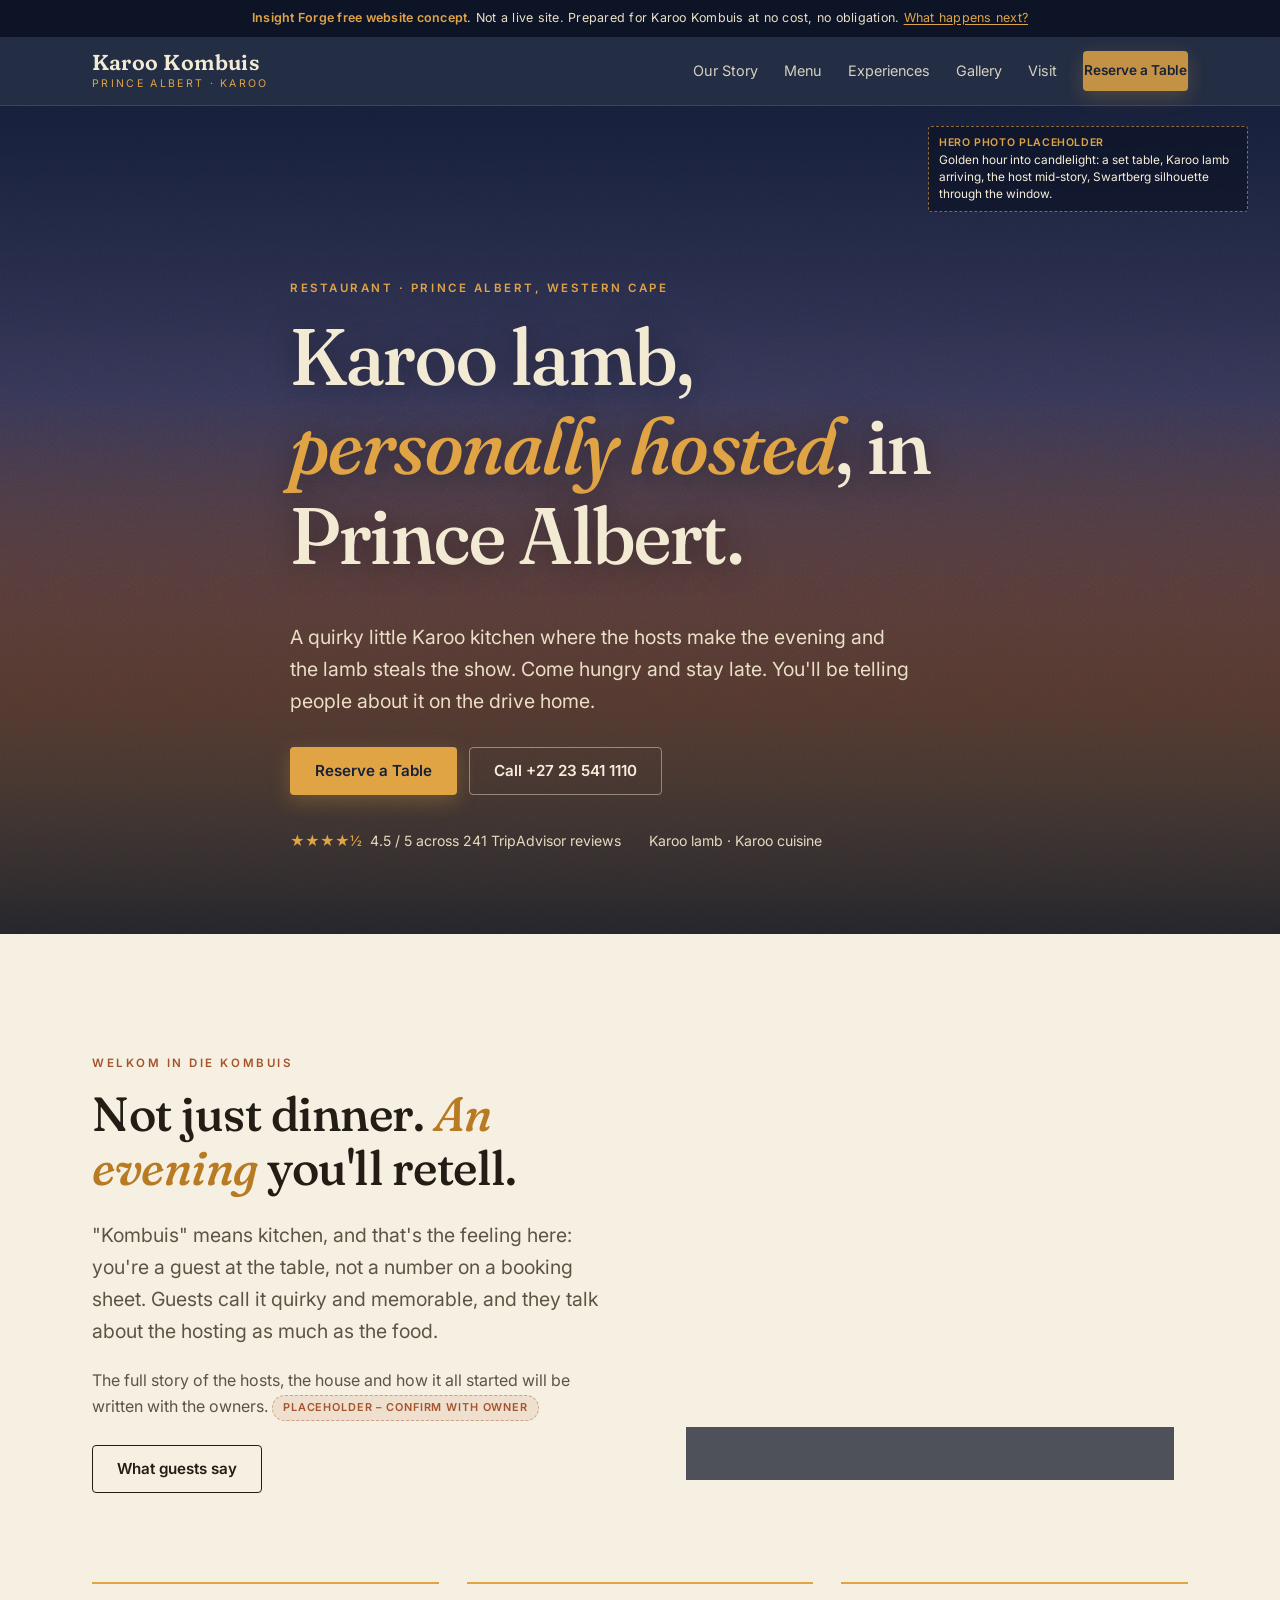
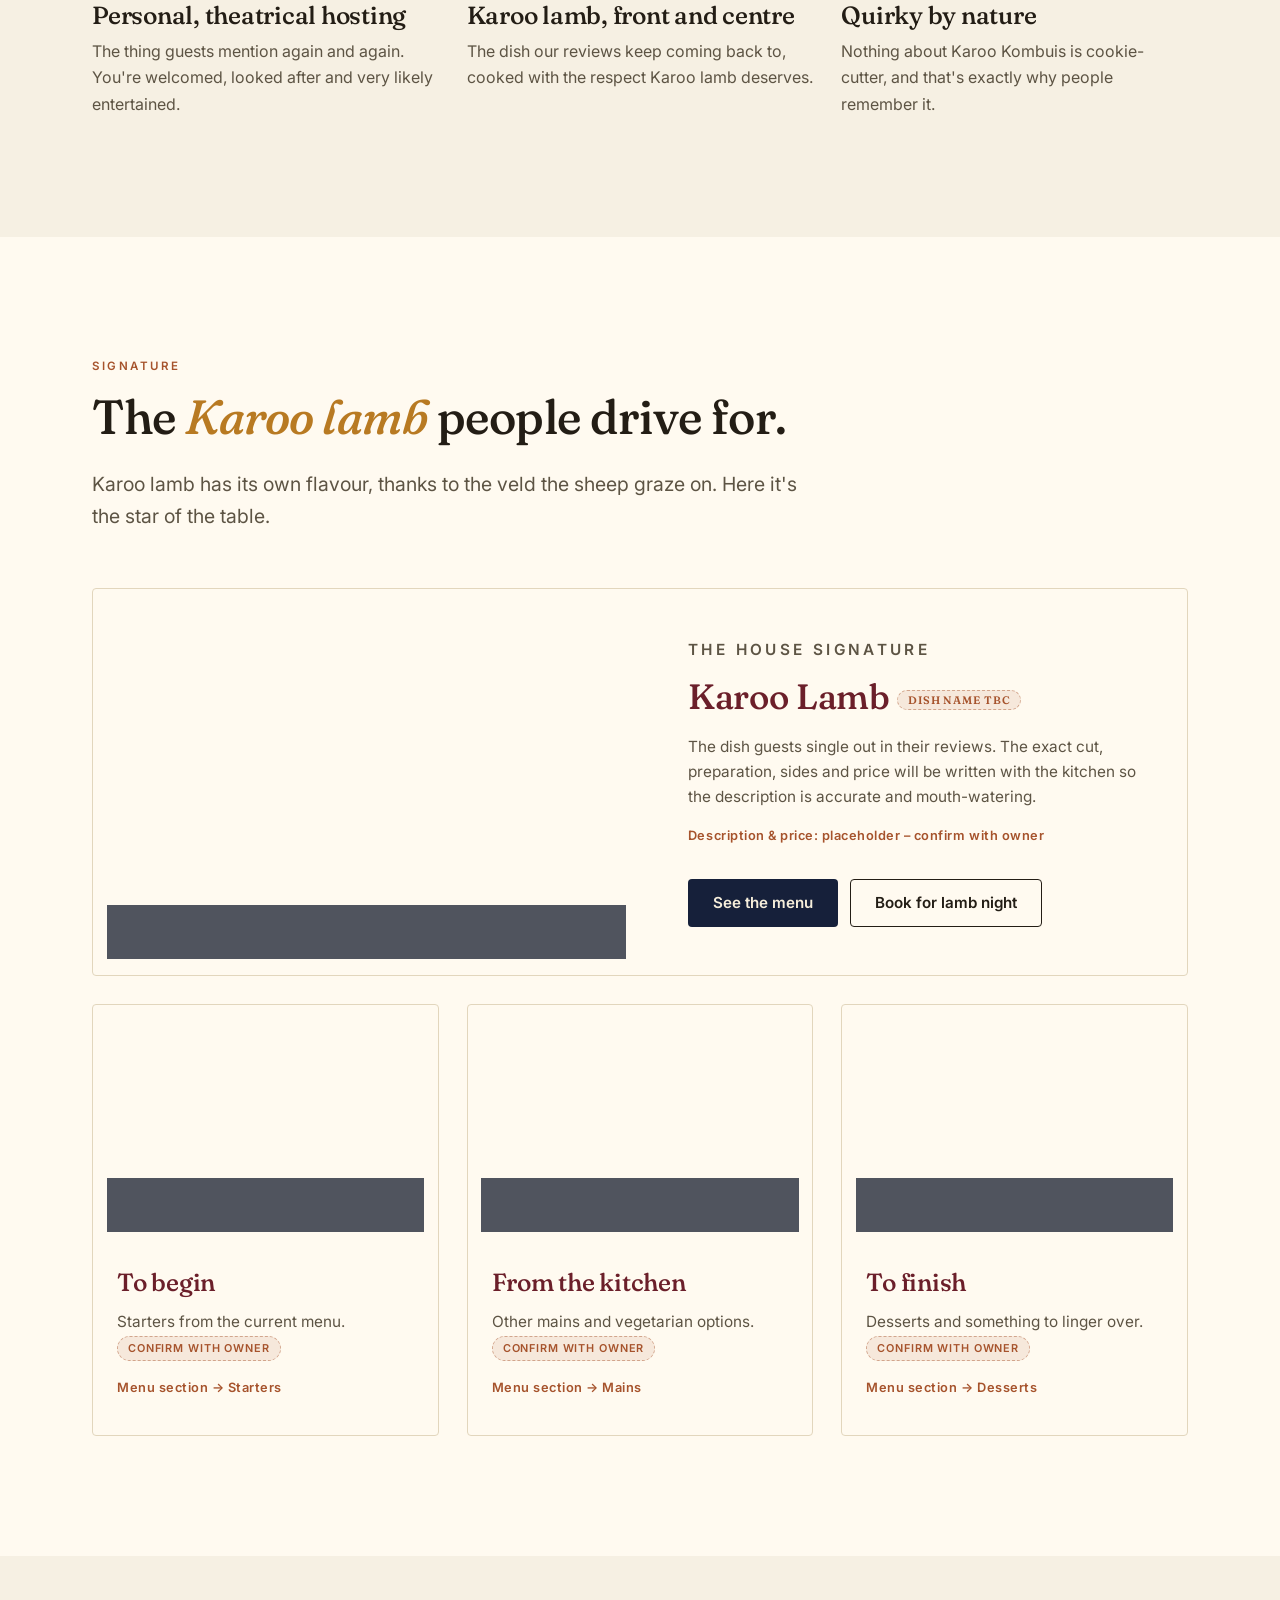
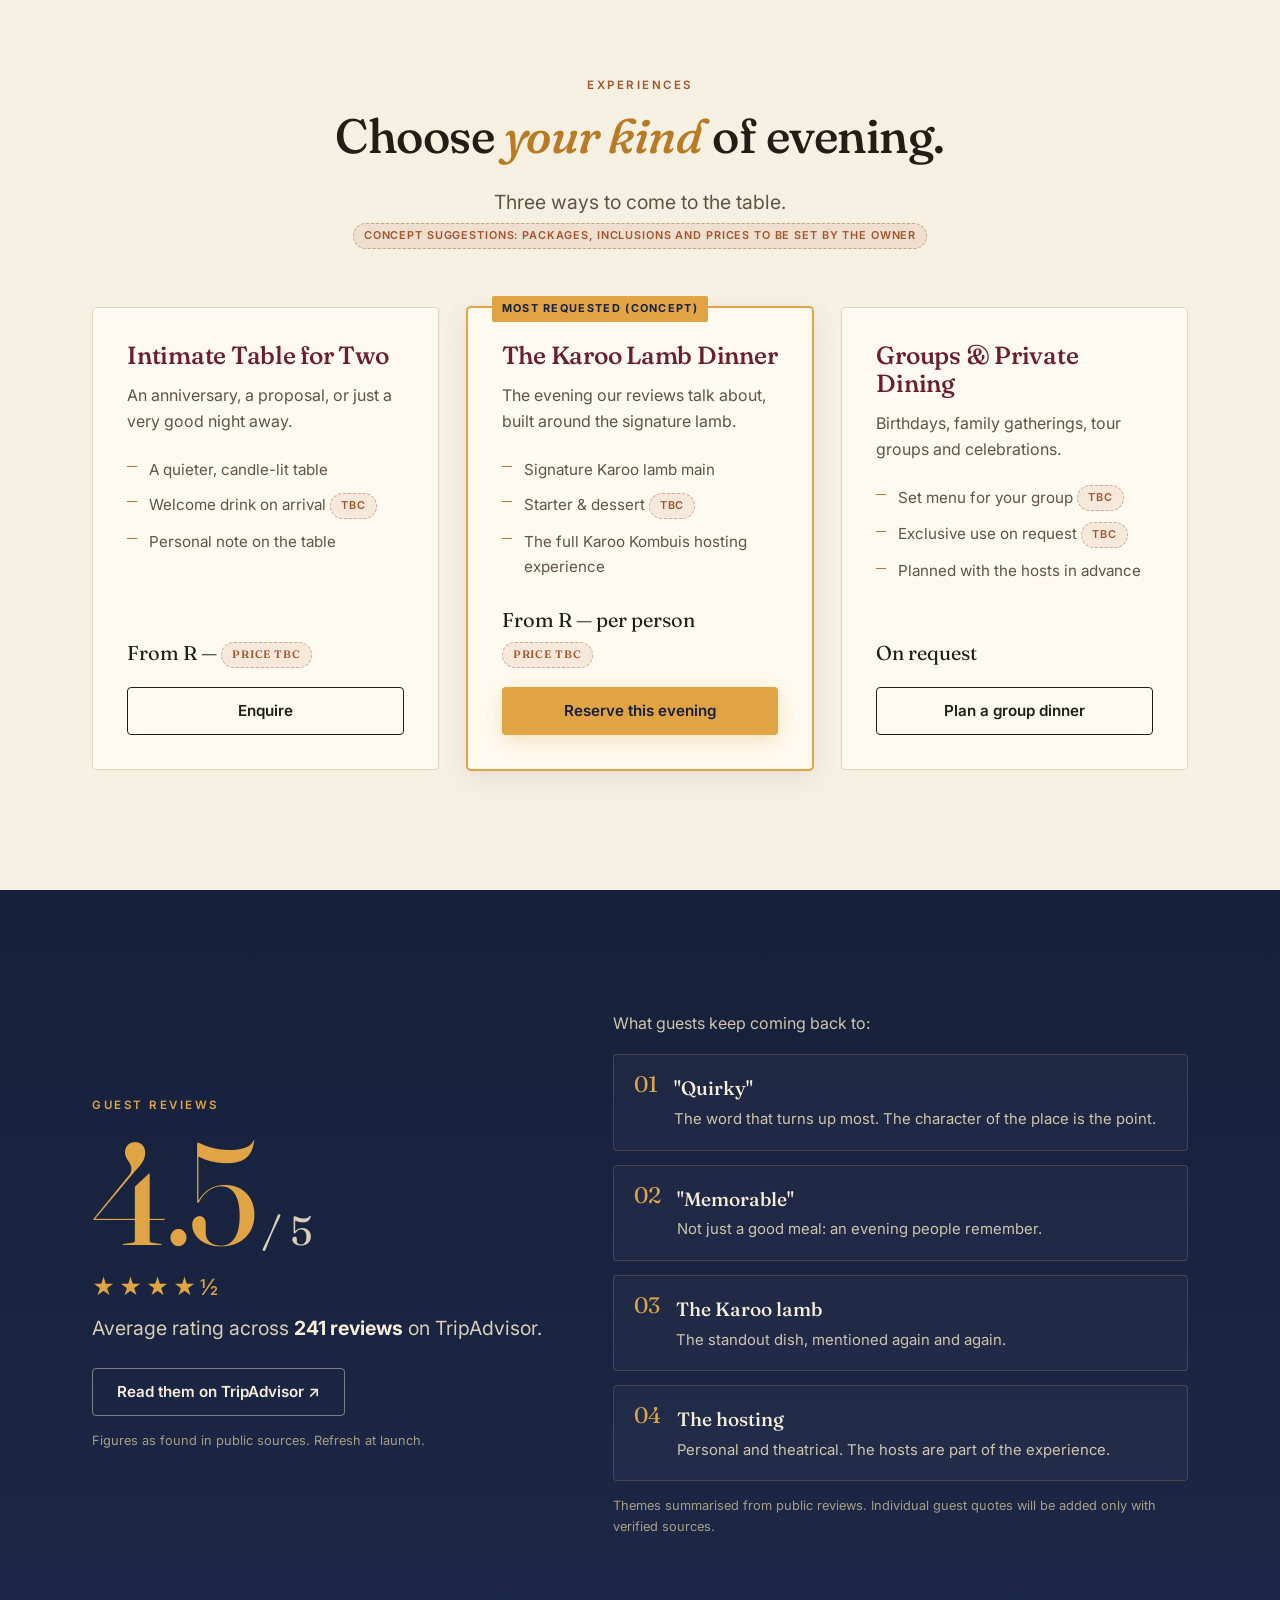
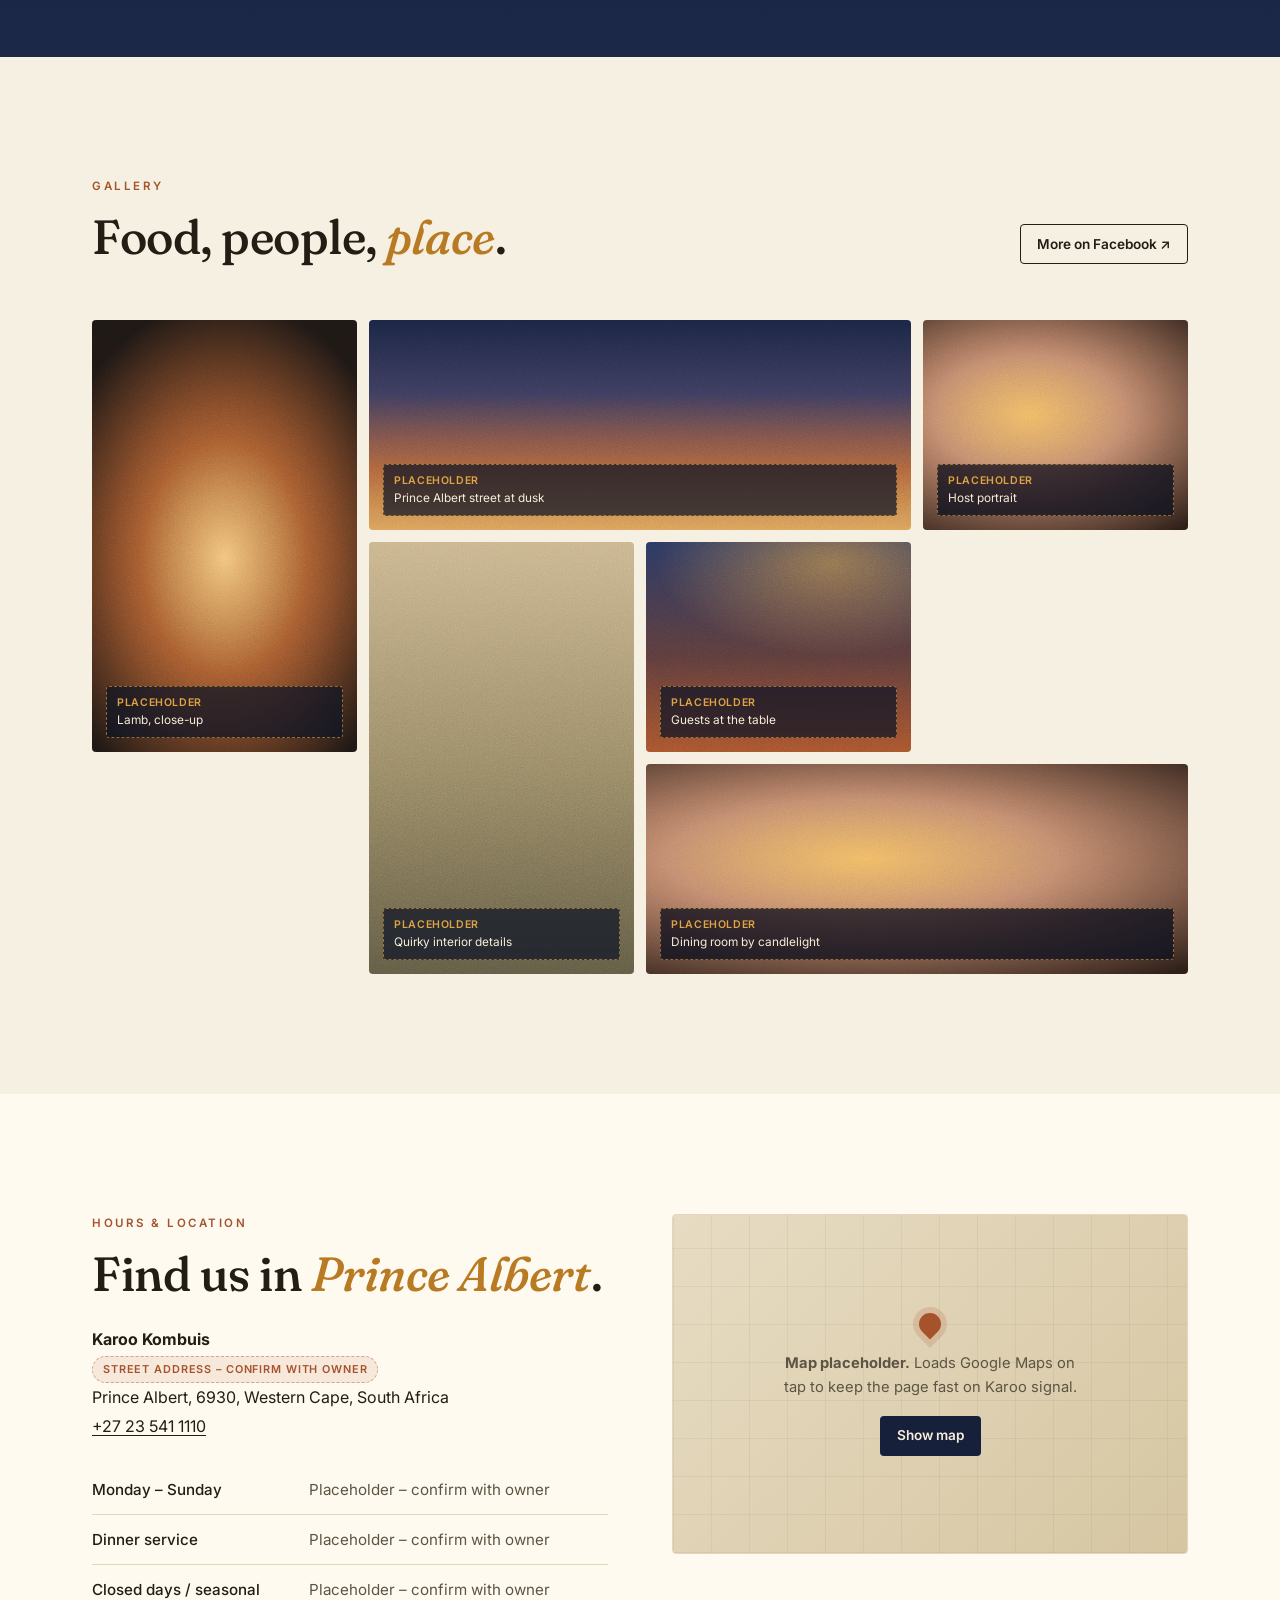
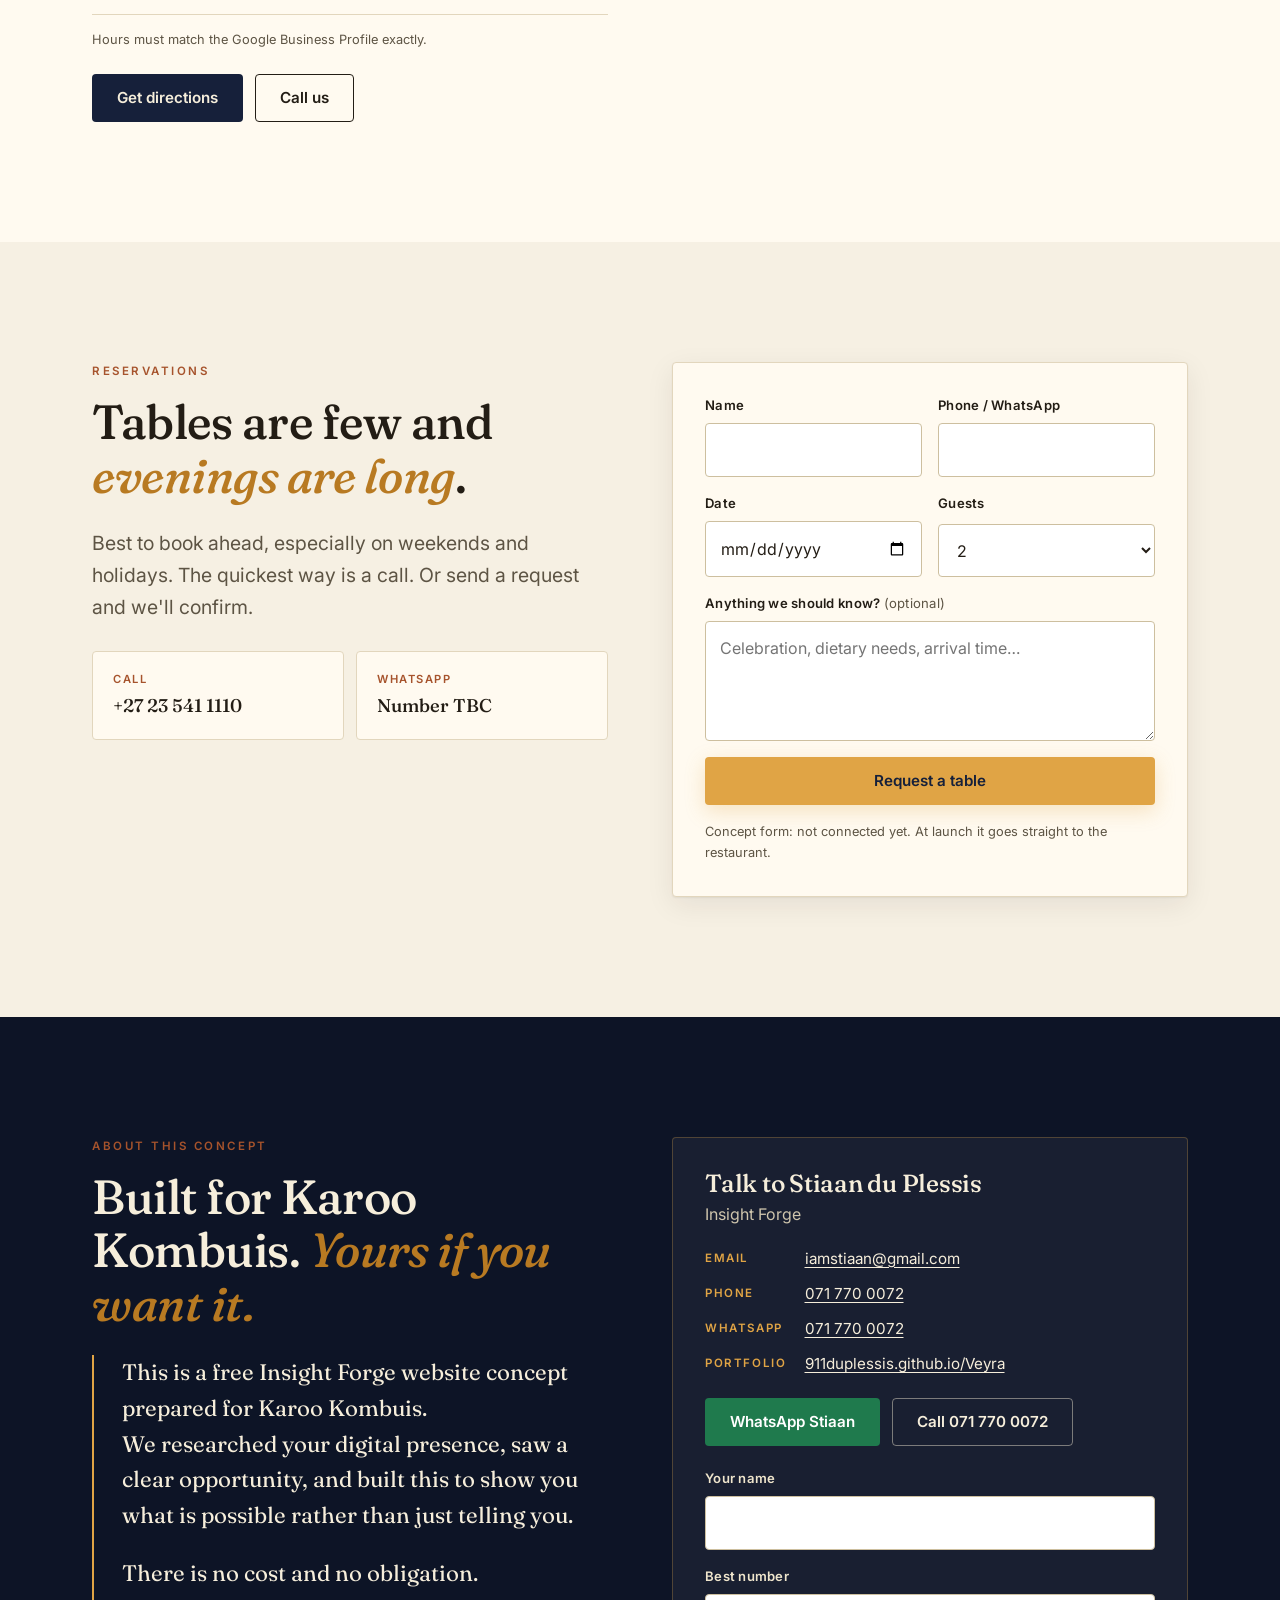
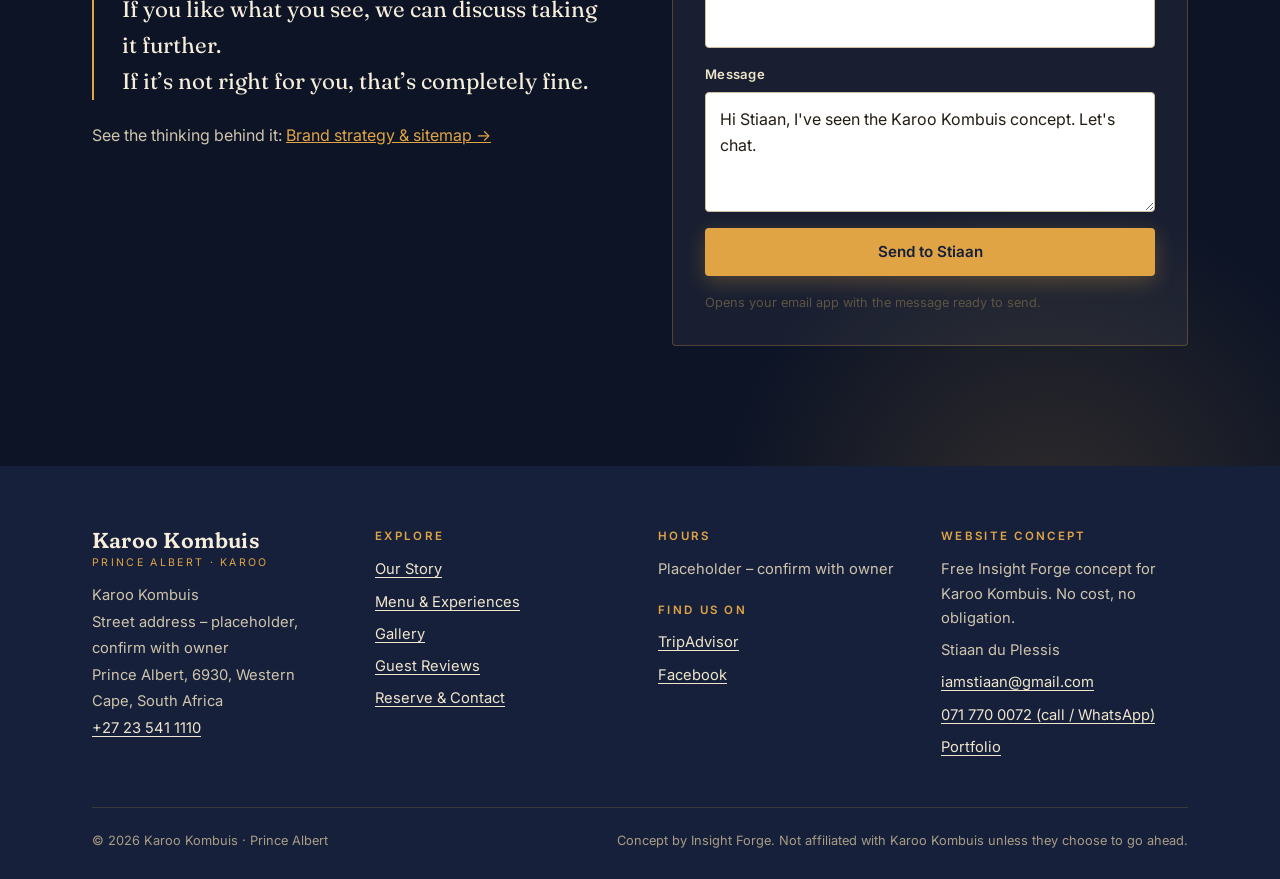
==== index.html @ da8bb2c6 "Add Karoo Kombuis website concept and brand strategy Brand strategy page (positioning, voice, visual" ====
<!doctype html>
<html lang="en-ZA" class="no-js">
<head>
<meta charset="utf-8">
<meta name="viewport" content="width=device-width,initial-scale=1,viewport-fit=cover">
<title>Karoo Kombuis | Restaurant in Prince Albert, Karoo Lamb &amp; Karoo Cuisine</title>
<meta name="description" content="Karoo Kombuis is a quirky, personally hosted restaurant in Prince Albert, Western Cape, loved for its Karoo lamb. Rated 4.5/5 across 241 TripAdvisor reviews. Reserve a table.">
<link rel="canonical" href="https://www.example.co.za/"><!-- PLACEHOLDER: replace with final domain -->
<meta property="og:type" content="restaurant">
<meta property="og:site_name" content="Karoo Kombuis">
<meta property="og:title" content="Karoo Kombuis | Karoo lamb, personally hosted, in Prince Albert">
<meta property="og:description" content="A quirky, memorable Karoo kitchen in Prince Albert. 4.5★ across 241 TripAdvisor reviews. Reserve a table.">
<meta property="og:url" content="https://www.example.co.za/">
<meta property="og:image" content="https://www.example.co.za/assets/og-image.jpg"><!-- PLACEHOLDER: 1200×630 hero photo -->
<meta property="og:locale" content="en_ZA">
<meta name="twitter:card" content="summary_large_image">
<meta name="theme-color" content="#16203a">
<meta name="geo.region" content="ZA-WC">
<meta name="geo.placename" content="Prince Albert">
<link rel="preconnect" href="https://fonts.googleapis.com">
<link rel="preconnect" href="https://fonts.gstatic.com" crossorigin>
<link rel="stylesheet" href="https://fonts.googleapis.com/css2?family=Fraunces:ital,opsz,wght,SOFT,WONK@0,9..144,300..700,0..100,0..1;1,9..144,300..700,0..100,0..1&family=Inter:wght@400;500;600;700&display=swap">
<link rel="stylesheet" href="assets/site.css">
<script type="application/ld+json">
{
  "@context": "https://schema.org",
  "@type": "Restaurant",
  "name": "Karoo Kombuis",
  "description": "Quirky, personally hosted restaurant in Prince Albert, Western Cape, known for Karoo lamb.",
  "url": "https://www.example.co.za/",
  "telephone": "+27 23 541 1110",
  "servesCuisine": ["Karoo", "South African"],
  "priceRange": "PLACEHOLDER – confirm with owner",
  "acceptsReservations": true,
  "menu": "https://www.example.co.za/menu.html",
  "image": "https://www.example.co.za/assets/og-image.jpg",
  "address": {
    "@type": "PostalAddress",
    "streetAddress": "PLACEHOLDER – confirm with owner",
    "addressLocality": "Prince Albert",
    "addressRegion": "Western Cape",
    "postalCode": "6930",
    "addressCountry": "ZA"
  },
  "openingHoursSpecification": [],
  "sameAs": []
}
</script>
</head>
<body class="has-mobile-cta">
<a class="skip" href="#main">Skip to content</a>
<div class="concept-bar"><strong>Insight Forge free website concept</strong>. Not a live site. Prepared for Karoo Kombuis at no cost, no obligation. <a href="#next-steps">What happens next?</a></div>

<header class="site-header">
  <nav class="wrap nav" aria-label="Primary">
    <a class="brand" href="index.html" aria-label="Karoo Kombuis home"><b>Karoo Kombuis</b><small>Prince Albert · Karoo</small></a>
    <button class="nav-toggle" aria-expanded="false" aria-controls="nav-links">Menu</button>
    <ul class="nav-links" id="nav-links">
      <li><a href="#story">Our Story</a></li>
      <li><a href="menu.html">Menu</a></li>
      <li><a href="#experiences">Experiences</a></li>
      <li><a href="#gallery">Gallery</a></li>
      <li><a href="#visit">Visit</a></li>
      <li><a class="btn btn-primary btn-sm" href="contact.html">Reserve a Table</a></li>
    </ul>
  </nav>
</header>

<main id="main">

  <!-- HERO -->
  <section class="hero" aria-labelledby="hero-title">
    <div class="ph dusk" role="img" aria-label="Photo placeholder: candle-lit dinner table at dusk in Prince Albert"></div>
    <div class="hero-shade" aria-hidden="true"></div>
    <span class="ph-label hero-label"><b>Hero photo placeholder</b>Golden hour into candlelight: a set table, Karoo lamb arriving, the host mid-story, Swartberg silhouette through the window.</span>
    <div class="wrap hero-inner on-dark">
      <p class="eyebrow">Restaurant · Prince Albert, Western Cape</p>
      <h1 id="hero-title">Karoo lamb, <em>personally hosted</em>, in Prince Albert.</h1>
      <p class="lead">A quirky little Karoo kitchen where the hosts make the evening and the lamb steals the show. Come hungry and stay late. You'll be telling people about it on the drive home.</p>
      <div class="btn-row">
        <a class="btn btn-primary" href="contact.html">Reserve a Table</a>
        <a class="btn btn-ghost" href="tel:+27235411110">Call +27 23 541 1110</a>
      </div>
      <div class="hero-meta">
        <span><span class="star" aria-hidden="true">★★★★½</span> 4.5 / 5 across 241 TripAdvisor reviews</span>
        <span>Karoo lamb · Karoo cuisine</span>
      </div>
    </div>
  </section>

  <!-- STORY / DIFFERENCE -->
  <section id="story" aria-labelledby="story-title">
    <div class="wrap">
      <div class="split">
        <div class="reveal">
          <p class="eyebrow">Welkom in die kombuis</p>
          <h2 id="story-title">Not just dinner. <em>An evening</em> you'll retell.</h2>
          <p class="lead">"Kombuis" means kitchen, and that's the feeling here: you're a guest at the table, not a number on a booking sheet. Guests call it quirky and memorable, and they talk about the hosting as much as the food.</p>
          <p style="color:var(--sub)">The full story of the hosts, the house and how it all started will be written with the owners. <span class="tbc">Placeholder – confirm with owner</span></p>
          <a class="btn btn-outline" href="#reviews" style="margin-top:8px">What guests say</a>
        </div>
        <div class="ph warm reveal" style="min-height:440px" role="img" aria-label="Photo placeholder: the hosts at the table">
          <span class="ph-label"><b>Photo placeholder</b>The hosts, in their element: pouring, laughing, telling the story of the evening's dish.</span>
        </div>
      </div>

      <div class="grid g3" style="margin-top:clamp(48px,7vw,88px)">
        <div class="pillar reveal"><h3>Personal, theatrical hosting</h3><p>The thing guests mention again and again. You're welcomed, looked after and very likely entertained.</p></div>
        <div class="pillar reveal"><h3>Karoo lamb, front and centre</h3><p>The dish our reviews keep coming back to, cooked with the respect Karoo lamb deserves.</p></div>
        <div class="pillar reveal"><h3>Quirky by nature</h3><p>Nothing about Karoo Kombuis is cookie-cutter, and that's exactly why people remember it.</p></div>
      </div>
    </div>
  </section>

  <!-- SIGNATURE -->
  <section id="signature" class="on-paper" aria-labelledby="sig-title">
    <div class="wrap">
      <div class="section-head">
        <p class="eyebrow">Signature</p>
        <h2 id="sig-title">The <em>Karoo lamb</em> people drive for.</h2>
        <p class="lead">Karoo lamb has its own flavour, thanks to the veld the sheep graze on. Here it's the star of the table.</p>
      </div>
      <div class="grid g3">
        <article class="dish reveal" style="grid-column:1/-1">
          <div class="split" style="gap:0">
            <div class="ph table" style="min-height:380px;border-radius:0" role="img" aria-label="Photo placeholder: signature Karoo lamb dish">
              <span class="ph-label"><b>Photo placeholder</b>Signature Karoo lamb, plated. Low candle light, steam, close crop.</span>
            </div>
            <div class="dish-body" style="padding:clamp(24px,4vw,48px)">
              <p class="eyebrow">The house signature</p>
              <h3 style="font-size:clamp(1.6rem,3vw,2.2rem)">Karoo Lamb <span class="tbc">Dish name TBC</span></h3>
              <p>The dish guests single out in their reviews. The exact cut, preparation, sides and price will be written with the kitchen so the description is accurate and mouth-watering.</p>
              <p class="meta">Description &amp; price: placeholder – confirm with owner</p>
              <div class="btn-row" style="margin-top:20px"><a class="btn btn-dark" href="menu.html">See the menu</a><a class="btn btn-outline" href="contact.html">Book for lamb night</a></div>
            </div>
          </div>
        </article>
        <article class="dish reveal">
          <div class="ph warm" role="img" aria-label="Photo placeholder: starter"><span class="ph-label"><b>Photo placeholder</b>A starter from the current menu.</span></div>
          <div class="dish-body"><h3>To begin</h3><p>Starters from the current menu. <span class="tbc">Confirm with owner</span></p><p class="meta">Menu section → Starters</p></div>
        </article>
        <article class="dish reveal">
          <div class="ph veld" role="img" aria-label="Photo placeholder: Karoo main course"><span class="ph-label"><b>Photo placeholder</b>A second main or vegetarian option.</span></div>
          <div class="dish-body"><h3>From the kitchen</h3><p>Other mains and vegetarian options. <span class="tbc">Confirm with owner</span></p><p class="meta">Menu section → Mains</p></div>
        </article>
        <article class="dish reveal">
          <div class="ph dusk" role="img" aria-label="Photo placeholder: dessert"><span class="ph-label"><b>Photo placeholder</b>Dessert by candlelight.</span></div>
          <div class="dish-body"><h3>To finish</h3><p>Desserts and something to linger over. <span class="tbc">Confirm with owner</span></p><p class="meta">Menu section → Desserts</p></div>
        </article>
      </div>
    </div>
  </section>

  <!-- EXPERIENCES / PACKAGES -->
  <section id="experiences" aria-labelledby="exp-title">
    <div class="wrap">
      <div class="section-head center">
        <p class="eyebrow">Experiences</p>
        <h2 id="exp-title">Choose <em>your kind</em> of evening.</h2>
        <p class="lead">Three ways to come to the table. <span class="tbc">Concept suggestions: packages, inclusions and prices to be set by the owner</span></p>
      </div>
      <div class="grid g3">
        <article class="pkg reveal">
          <h3>Intimate Table for Two</h3>
          <p style="color:var(--sub)">An anniversary, a proposal, or just a very good night away.</p>
          <ul><li>A quieter, candle-lit table</li><li>Welcome drink on arrival <span class="tbc">TBC</span></li><li>Personal note on the table</li></ul>
          <p class="price">From R — <span class="tbc">Price TBC</span></p>
          <a class="btn btn-outline" href="contact.html?experience=table-for-two">Enquire</a>
        </article>
        <article class="pkg featured reveal">
          <span class="flag">Most requested (concept)</span>
          <h3>The Karoo Lamb Dinner</h3>
          <p style="color:var(--sub)">The evening our reviews talk about, built around the signature lamb.</p>
          <ul><li>Signature Karoo lamb main</li><li>Starter &amp; dessert <span class="tbc">TBC</span></li><li>The full Karoo Kombuis hosting experience</li></ul>
          <p class="price">From R — per person <span class="tbc">Price TBC</span></p>
          <a class="btn btn-primary" href="contact.html?experience=lamb-dinner">Reserve this evening</a>
        </article>
        <article class="pkg reveal">
          <h3>Groups &amp; Private Dining</h3>
          <p style="color:var(--sub)">Birthdays, family gatherings, tour groups and celebrations.</p>
          <ul><li>Set menu for your group <span class="tbc">TBC</span></li><li>Exclusive use on request <span class="tbc">TBC</span></li><li>Planned with the hosts in advance</li></ul>
          <p class="price">On request</p>
          <a class="btn btn-outline" href="contact.html?experience=group">Plan a group dinner</a>
        </article>
      </div>
    </div>
  </section>

  <!-- REVIEWS -->
  <section id="reviews" class="on-dark-2" aria-labelledby="rev-title">
    <div class="wrap">
      <div class="proof">
        <div class="reveal">
          <p class="eyebrow">Guest reviews</p>
          <h2 id="rev-title" class="sr-only">Guest reviews</h2>
          <div class="score">4.5<small>/ 5</small></div>
          <div class="stars" aria-hidden="true">★★★★½</div>
          <p class="lead" style="margin-bottom:24px">Average rating across <b style="color:#f6eedb">241 reviews</b> on TripAdvisor.</p>
          <a class="btn btn-ghost" href="https://www.tripadvisor.com/Search?q=Karoo%20Kombuis%20Prince%20Albert" target="_blank" rel="noopener">Read them on TripAdvisor ↗</a>
          <p class="form-note" style="margin-top:14px;color:#a89e86">Figures as found in public sources. Refresh at launch.</p>
        </div>
        <div class="reveal">
          <p style="color:#cfc5ad;margin-bottom:18px">What guests keep coming back to:</p>
          <ul class="theme-list">
            <li><i aria-hidden="true">01</i><div><b>"Quirky"</b><span>The word that turns up most. The character of the place is the point.</span></div></li>
            <li><i aria-hidden="true">02</i><div><b>"Memorable"</b><span>Not just a good meal: an evening people remember.</span></div></li>
            <li><i aria-hidden="true">03</i><div><b>The Karoo lamb</b><span>The standout dish, mentioned again and again.</span></div></li>
            <li><i aria-hidden="true">04</i><div><b>The hosting</b><span>Personal and theatrical. The hosts are part of the experience.</span></div></li>
          </ul>
          <p class="form-note" style="margin-top:14px;color:#a89e86">Themes summarised from public reviews. Individual guest quotes will be added only with verified sources.</p>
        </div>
      </div>
    </div>
  </section>

  <!-- GALLERY TEASER -->
  <section id="gallery" aria-labelledby="gal-title">
    <div class="wrap">
      <div class="section-head" style="display:flex;flex-wrap:wrap;justify-content:space-between;align-items:end;gap:16px;max-width:none">
        <div><p class="eyebrow">Gallery</p><h2 id="gal-title" style="margin:0">Food, people, <em>place</em>.</h2></div>
        <a class="btn btn-outline btn-sm" href="https://www.facebook.com/search/top?q=Karoo%20Kombuis" target="_blank" rel="noopener">More on Facebook ↗</a>
      </div>
      <div class="gallery">
        <div class="ph table tall" role="img" aria-label="Photo placeholder: Karoo lamb close-up"><span class="ph-label"><b>Placeholder</b>Lamb, close-up</span></div>
        <div class="ph dusk wide" role="img" aria-label="Photo placeholder: Prince Albert at dusk"><span class="ph-label"><b>Placeholder</b>Prince Albert street at dusk</span></div>
        <div class="ph warm" role="img" aria-label="Photo placeholder: host portrait"><span class="ph-label"><b>Placeholder</b>Host portrait</span></div>
        <div class="ph veld tall" role="img" aria-label="Photo placeholder: interior details"><span class="ph-label"><b>Placeholder</b>Quirky interior details</span></div>
        <div class="ph" role="img" aria-label="Photo placeholder: guests at the table"><span class="ph-label"><b>Placeholder</b>Guests at the table</span></div>
        <div class="ph warm wide" role="img" aria-label="Photo placeholder: candle-lit dining room"><span class="ph-label"><b>Placeholder</b>Dining room by candlelight</span></div>
      </div>
    </div>
  </section>

  <!-- VISIT -->
  <section id="visit" class="on-paper" aria-labelledby="visit-title">
    <div class="wrap">
      <div class="split" style="align-items:start">
        <div>
          <p class="eyebrow">Hours &amp; location</p>
          <h2 id="visit-title">Find us in <em>Prince Albert</em>.</h2>
          <address class="nap" style="margin-bottom:24px">
            <b>Karoo Kombuis</b><br>
            <span class="tbc">Street address – confirm with owner</span><br>
            Prince Albert, 6930, Western Cape, South Africa<br>
            <a href="tel:+27235411110">+27 23 541 1110</a>
          </address>
          <table class="hours">
            <caption class="sr-only">Opening hours</caption>
            <tbody>
              <tr><th scope="row">Monday – Sunday</th><td>Placeholder – confirm with owner</td></tr>
              <tr><th scope="row">Dinner service</th><td>Placeholder – confirm with owner</td></tr>
              <tr><th scope="row">Closed days / seasonal</th><td>Placeholder – confirm with owner</td></tr>
            </tbody>
          </table>
          <p class="form-note" style="margin-top:14px">Hours must match the Google Business Profile exactly.</p>
          <div class="btn-row" style="margin-top:24px">
            <a class="btn btn-dark" href="https://www.google.com/maps/search/?api=1&query=Karoo%20Kombuis%20Prince%20Albert" target="_blank" rel="noopener">Get directions</a>
            <a class="btn btn-outline" href="tel:+27235411110">Call us</a>
          </div>
        </div>
        <div class="map" data-query="Karoo Kombuis, Prince Albert, Western Cape">
          <div>
            <div class="pin" aria-hidden="true"></div>
            <p><b>Map placeholder.</b> Loads Google Maps on tap to keep the page fast on Karoo signal.</p>
            <button class="btn btn-dark btn-sm" type="button" data-map-load>Show map</button>
          </div>
        </div>
      </div>
    </div>
  </section>

  <!-- RESERVE -->
  <section id="reserve" aria-labelledby="res-title">
    <div class="wrap">
      <div class="split" style="align-items:start">
        <div>
          <p class="eyebrow">Reservations</p>
          <h2 id="res-title">Tables are few and <em>evenings are long</em>.</h2>
          <p class="lead">Best to book ahead, especially on weekends and holidays. The quickest way is a call. Or send a request and we'll confirm.</p>
          <div class="quick" style="margin-top:28px">
            <a href="tel:+27235411110"><small>Call</small><b>+27 23 541 1110</b></a>
            <a href="contact.html#whatsapp"><small>WhatsApp</small><b>Number TBC</b></a>
          </div>
        </div>
        <form class="form card lift" data-concept-booking novalidate>
          <div class="row">
            <div class="field"><label for="r-name">Name</label><input id="r-name" name="name" autocomplete="name" required></div>
            <div class="field"><label for="r-phone">Phone / WhatsApp</label><input id="r-phone" name="phone" type="tel" autocomplete="tel" required></div>
          </div>
          <div class="row">
            <div class="field"><label for="r-date">Date</label><input id="r-date" name="date" type="date" required></div>
            <div class="field"><label for="r-guests">Guests</label>
              <select id="r-guests" name="guests" required><option value="">Select</option><option>1</option><option selected>2</option><option>3</option><option>4</option><option>5</option><option>6</option><option>7–10</option><option>10+ (group)</option></select>
            </div>
          </div>
          <div class="field"><label for="r-note">Anything we should know? <span style="font-weight:400;color:var(--sub)">(optional)</span></label><textarea id="r-note" name="note" rows="3" placeholder="Celebration, dietary needs, arrival time…"></textarea></div>
          <button class="btn btn-primary" type="submit">Request a table</button>
          <p class="form-status" role="status" tabindex="-1"></p>
          <p class="form-note">Concept form: not connected yet. At launch it goes straight to the restaurant.</p>
        </form>
      </div>
    </div>
  </section>

  <!-- NEXT STEPS (Insight Forge) -->
  <section id="next-steps" class="next" aria-labelledby="next-title">
    <div class="wrap">
      <div class="split" style="align-items:start">
        <div>
          <p class="eyebrow">About this concept</p>
          <h2 id="next-title" style="color:#f6eedb">Built for Karoo Kombuis. <em>Yours if you want it.</em></h2>
          <blockquote>
            <p>This is a free Insight Forge website concept prepared for Karoo Kombuis.<br>We researched your digital presence, saw a clear opportunity, and built this to show you what is possible rather than just telling you.</p>
            <p>There is no cost and no obligation.<br>If you like what you see, we can discuss taking it further.<br>If it’s not right for you, that’s completely fine.</p>
          </blockquote>
          <p style="margin-top:22px;color:#cfc5ad">See the thinking behind it: <a href="brand-strategy.html" style="color:var(--candle)">Brand strategy &amp; sitemap →</a></p>
        </div>
        <div class="contact-card">
          <h3>Talk to Stiaan du Plessis</h3>
          <p style="color:#cfc5ad;margin:0">Insight Forge</p>
          <dl>
            <dt>Email</dt><dd><a href="mailto:iamstiaan@gmail.com?subject=Karoo%20Kombuis%20website%20concept">iamstiaan@gmail.com</a></dd>
            <dt>Phone</dt><dd><a href="tel:+27717700072">071 770 0072</a></dd>
            <dt>WhatsApp</dt><dd><a href="https://wa.me/27717700072?text=Hi%20Stiaan%2C%20I%20saw%20the%20Karoo%20Kombuis%20website%20concept." target="_blank" rel="noopener">071 770 0072</a></dd>
            <dt>Portfolio</dt><dd><a href="https://911duplessis.github.io/Veyra/" target="_blank" rel="noopener">911duplessis.github.io/Veyra</a></dd>
          </dl>
          <div class="btn-row" style="margin-bottom:22px">
            <a class="btn btn-wa" href="https://wa.me/27717700072?text=Hi%20Stiaan%2C%20I%20saw%20the%20Karoo%20Kombuis%20website%20concept." target="_blank" rel="noopener">WhatsApp Stiaan</a>
            <a class="btn btn-ghost" href="tel:+27717700072">Call 071 770 0072</a>
          </div>
          <form class="form" data-forge-enquiry>
            <div class="field"><label for="f-name" style="color:#efe5cc">Your name</label><input id="f-name" name="name" autocomplete="name" required></div>
            <div class="field"><label for="f-phone" style="color:#efe5cc">Best number</label><input id="f-phone" name="phone" type="tel" autocomplete="tel"></div>
            <div class="field"><label for="f-msg" style="color:#efe5cc">Message</label><textarea id="f-msg" name="message" rows="3">Hi Stiaan, I've seen the Karoo Kombuis concept. Let's chat.</textarea></div>
            <button class="btn btn-primary" type="submit">Send to Stiaan</button>
            <p class="form-note">Opens your email app with the message ready to send.</p>
          </form>
        </div>
      </div>
    </div>
  </section>
</main>

<footer class="site-footer">
  <div class="wrap">
    <div class="foot-grid">
      <div>
        <p class="brand" style="margin:0 0 14px"><b style="color:#f6eedb">Karoo Kombuis</b><small>Prince Albert · Karoo</small></p>
        <address class="nap">
          Karoo Kombuis<br>
          Street address – placeholder, confirm with owner<br>
          Prince Albert, 6930, Western Cape, South Africa<br>
          <a href="tel:+27235411110">+27 23 541 1110</a>
        </address>
      </div>
      <div>
        <h4>Explore</h4>
        <ul><li><a href="#story">Our Story</a></li><li><a href="menu.html">Menu &amp; Experiences</a></li><li><a href="#gallery">Gallery</a></li><li><a href="#reviews">Guest Reviews</a></li><li><a href="contact.html">Reserve &amp; Contact</a></li></ul>
      </div>
      <div>
        <h4>Hours</h4>
        <p style="margin:0">Placeholder – confirm with owner</p>
        <h4 style="margin-top:22px">Find us on</h4>
        <ul><li><a href="https://www.tripadvisor.com/Search?q=Karoo%20Kombuis%20Prince%20Albert" target="_blank" rel="noopener">TripAdvisor</a></li><li><a href="https://www.facebook.com/search/top?q=Karoo%20Kombuis" target="_blank" rel="noopener">Facebook</a></li></ul>
      </div>
      <div>
        <h4>Website concept</h4>
        <p style="margin:0 0 8px">Free Insight Forge concept for Karoo Kombuis. No cost, no obligation.</p>
        <ul><li>Stiaan du Plessis</li><li><a href="mailto:iamstiaan@gmail.com">iamstiaan@gmail.com</a></li><li><a href="https://wa.me/27717700072" target="_blank" rel="noopener">071 770 0072 (call / WhatsApp)</a></li><li><a href="https://911duplessis.github.io/Veyra/" target="_blank" rel="noopener">Portfolio</a></li></ul>
      </div>
    </div>
    <div class="foot-base">
      <p>© <span data-year>2026</span> Karoo Kombuis · Prince Albert</p>
      <p>Concept by Insight Forge. Not affiliated with Karoo Kombuis unless they choose to go ahead.</p>
    </div>
  </div>
</footer>

<div class="mobile-cta" aria-label="Quick actions">
  <a class="btn btn-ghost" href="tel:+27235411110">Call</a>
  <a class="btn btn-primary" href="contact.html">Reserve a Table</a>
</div>
<script src="assets/site.js" defer></script>
</body>
</html>
---- assets/site.css ----
/* Karoo Kombuis — concept stylesheet (Insight Forge)
   Palette: Karoo night, candlelight, ochre earth, veld sage, linen. */
:root{
  --night:#16203a;      /* Karoo night sky */
  --night-2:#223055;
  --candle:#e0a445;     /* candlelight amber — primary accent */
  --candle-deep:#b87a22;
  --ochre:#a6532c;      /* Karoo earth / rust */
  --wine:#6b1f2a;       /* shiraz — headings on light */
  --sage:#7d8a6a;       /* veld / saltbush */
  --linen:#f6f0e3;      /* page background */
  --paper:#fffaf0;      /* cards */
  --ink:#231d15;
  --sub:#5d5444;
  --line:#e2d6bd;
  --radius:4px;
  --shadow:0 1px 2px rgba(35,29,21,.06),0 8px 28px rgba(35,29,21,.08);
  --serif:'Fraunces',Georgia,'Times New Roman',serif;
  --sans:'Inter',system-ui,-apple-system,'Segoe UI',sans-serif;
  --max:1160px;
  --gutter:clamp(16px,4vw,32px);
  color-scheme:light;
}
*,*::before,*::after{box-sizing:border-box}
html{scroll-behavior:smooth;scroll-padding-top:80px;-webkit-text-size-adjust:100%}
@media (prefers-reduced-motion:reduce){html{scroll-behavior:auto}*{animation:none!important;transition:none!important}}
body{margin:0;background:var(--linen);color:var(--ink);font-family:var(--sans);font-size:1rem;line-height:1.65;-webkit-font-smoothing:antialiased;overflow-x:hidden}
img{max-width:100%;display:block}
a{color:inherit}
:focus-visible{outline:3px solid var(--candle);outline-offset:3px;border-radius:2px}
.skip{position:absolute;left:-9999px;top:0;background:var(--candle);color:var(--night);padding:10px 16px;z-index:100;font-weight:600}
.skip:focus{left:12px;top:12px}
.wrap{max-width:var(--max);margin:0 auto;padding-inline:var(--gutter)}
.narrow{max-width:760px}
.sr-only{position:absolute;width:1px;height:1px;overflow:hidden;clip:rect(0 0 0 0);white-space:nowrap}

/* ---------- Concept banner ---------- */
.concept-bar{background:#0d1426;color:#e9dfc6;font-size:.78rem;letter-spacing:.02em;text-align:center;padding:8px var(--gutter)}
.concept-bar strong{color:var(--candle);font-weight:600}
.concept-bar a{color:var(--candle);text-underline-offset:2px}

/* ---------- Header / nav ---------- */
.site-header{position:sticky;top:0;z-index:50;background:rgba(22,32,58,.94);backdrop-filter:saturate(140%) blur(8px);-webkit-backdrop-filter:saturate(140%) blur(8px);color:#f3ead4;border-bottom:1px solid rgba(224,164,69,.18)}
.nav{display:flex;align-items:center;justify-content:space-between;gap:16px;min-height:68px}
.brand{display:flex;flex-direction:column;text-decoration:none;line-height:1.05}
.brand b{font-family:var(--serif);font-weight:600;font-size:1.35rem;letter-spacing:.01em;font-variation-settings:"SOFT" 100,"WONK" 1}
.brand small{font-size:.66rem;letter-spacing:.22em;text-transform:uppercase;color:var(--candle);margin-top:4px}
.nav-links{display:flex;align-items:center;gap:26px;list-style:none;margin:0;padding:0;font-size:.9rem}
.nav-links a{text-decoration:none;opacity:.86;padding:6px 0;border-bottom:1px solid transparent}
.nav-links a:hover,.nav-links a[aria-current="page"]{opacity:1;border-bottom-color:var(--candle)}
.nav-toggle{display:none;background:none;border:1px solid rgba(243,234,212,.3);color:inherit;border-radius:var(--radius);padding:8px 12px;font:inherit;font-size:.85rem;cursor:pointer}
@media (max-width:900px){
  .nav-toggle{display:inline-flex}
  .nav-links{position:absolute;left:0;right:0;top:100%;flex-direction:column;align-items:stretch;gap:0;background:var(--night);padding:8px var(--gutter) 20px;border-bottom:1px solid rgba(224,164,69,.25);display:none}
  .nav-links.open{display:flex}
  .nav-links a{display:block;padding:14px 0;border-bottom:1px solid rgba(243,234,212,.08)}
  .nav-links .btn{margin-top:14px;text-align:center}
}

/* ---------- Buttons ---------- */
.btn{display:inline-flex;align-items:center;justify-content:center;gap:8px;font-family:var(--sans);font-weight:600;font-size:.95rem;text-decoration:none;border-radius:var(--radius);padding:14px 24px;border:1px solid transparent;cursor:pointer;transition:transform .15s ease,background .15s ease,box-shadow .15s ease;min-height:48px;line-height:1.2}
.btn:hover{transform:translateY(-1px)}
.btn-primary{background:var(--candle);color:var(--night);box-shadow:0 6px 20px rgba(224,164,69,.28)}
.btn-primary:hover{background:#ebb35a}
.btn-ghost{border-color:rgba(243,234,212,.45);color:#f6eedb;background:transparent}
.btn-ghost:hover{background:rgba(243,234,212,.08)}
.btn-dark{background:var(--night);color:#f6eedb}
.btn-outline{border-color:var(--ink);color:var(--ink);background:transparent}
.btn-wa{background:#1f7a4d;color:#fff}
.btn-sm{padding:10px 16px;min-height:40px;font-size:.85rem}
.btn-row{display:flex;flex-wrap:wrap;gap:12px}

/* ---------- Type ---------- */
.eyebrow{font-size:.72rem;font-weight:600;letter-spacing:.22em;text-transform:uppercase;color:var(--ochre);margin:0 0 14px}
.on-dark .eyebrow{color:var(--candle)}
h1,h2,h3,h4{font-family:var(--serif);font-weight:500;line-height:1.12;margin:0 0 .5em;letter-spacing:-.01em;font-variation-settings:"SOFT" 50}
h1{font-size:clamp(2.5rem,7vw,5rem)}
h2{font-size:clamp(1.9rem,4.4vw,3rem)}
h3{font-size:clamp(1.25rem,2.2vw,1.55rem)}
h2 em,h1 em{font-style:italic;color:var(--candle-deep)}
.on-dark h1 em,.on-dark h2 em{color:var(--candle)}
.lead{font-size:clamp(1.05rem,1.6vw,1.22rem);color:var(--sub);max-width:62ch}
.on-dark .lead,.on-dark-2 .lead{color:#d9cfb8}
.on-dark-2 .eyebrow{color:var(--candle)}
p{margin:0 0 1em}

/* ---------- Sections ---------- */
section{padding-block:clamp(64px,10vw,120px)}
.on-dark{background:var(--night);color:#f3ead4}
.on-dark-2{background:linear-gradient(180deg,var(--night) 0%,#1c2847 100%);color:#f3ead4}
.on-paper{background:var(--paper)}
.section-head{max-width:720px;margin-bottom:clamp(36px,5vw,56px)}
.section-head.center{margin-inline:auto;text-align:center}
.section-head.center .lead{margin-inline:auto}
.rule{display:flex;align-items:center;gap:14px;color:var(--candle-deep);margin:0 0 18px}
.rule::before,.rule::after{content:"";height:1px;flex:1;background:currentColor;opacity:.35}

/* ---------- Photo placeholders ---------- */
.ph{position:relative;overflow:hidden;border-radius:var(--radius);background:
  radial-gradient(120% 80% at 70% 10%,rgba(224,164,69,.55) 0%,rgba(224,164,69,0) 55%),
  linear-gradient(180deg,#2a3760 0%,#5b3b3a 55%,#a6532c 100%);
  color:#f7eed8;min-height:260px;isolation:isolate}
.ph::before{content:"";position:absolute;inset:0;z-index:-1;opacity:.35;mix-blend-mode:overlay;background-image:url("data:image/svg+xml,%3Csvg xmlns='http://www.w3.org/2000/svg' width='160' height='160'%3E%3Cfilter id='n'%3E%3CfeTurbulence type='fractalNoise' baseFrequency='.9' numOctaves='3' stitchTiles='stitch'/%3E%3C/filter%3E%3Crect width='100%25' height='100%25' filter='url(%23n)'/%3E%3C/svg%3E")}
.ph.warm{background:radial-gradient(90% 70% at 40% 45%,rgba(240,176,80,.85) 0%,rgba(166,83,44,.6) 40%,#2b1d17 100%)}
.ph.dusk{background:linear-gradient(180deg,#1a2442 0%,#3c3b5c 35%,#b0643a 72%,#d9a05a 100%)}
.ph.veld{background:linear-gradient(180deg,#c9b48c 0%,#9a8a66 50%,#5f5a44 100%)}
.ph.table{background:radial-gradient(70% 60% at 50% 55%,#f0c27a 0%,#a55b2f 45%,#1d1714 100%)}
.ph-label{position:absolute;left:14px;right:14px;bottom:14px;font-size:.74rem;line-height:1.45;background:rgba(13,20,38,.72);border:1px dashed rgba(224,164,69,.6);padding:8px 10px;border-radius:3px;backdrop-filter:blur(2px)}
.ph-label b{color:var(--candle);font-weight:600;letter-spacing:.06em;text-transform:uppercase;font-size:.66rem;display:block;margin-bottom:2px}

/* ---------- Hero ---------- */
.hero{position:relative;min-height:min(92vh,860px);display:flex;align-items:flex-end;color:#f7eed8;padding:0;background:var(--night)}
.hero .ph{position:absolute;inset:0;border-radius:0;min-height:0}
.hero-label{position:absolute;z-index:2;top:20px;right:var(--gutter);left:auto;bottom:auto;max-width:320px;color:#f7eed8}
@media (max-width:760px){.hero-label{left:var(--gutter);max-width:none}}
.hero-shade{position:absolute;inset:0;background:linear-gradient(180deg,rgba(13,20,38,.35) 0%,rgba(13,20,38,.15) 35%,rgba(13,20,38,.88) 100%)}
.hero-inner{background:transparent;position:relative;padding-block:clamp(120px,18vh,200px) clamp(56px,9vh,96px)}
.hero h1{max-width:14ch;text-shadow:0 2px 30px rgba(0,0,0,.35)}
.hero .lead{color:#eadfc6;max-width:52ch;margin-bottom:30px}
.hero-meta{display:flex;flex-wrap:wrap;gap:10px 28px;margin-top:34px;font-size:.88rem;color:#e6dac0}
.hero-meta span{display:inline-flex;align-items:center;gap:8px}
.star{color:var(--candle)}

/* ---------- Page hero (inner pages) ---------- */
.page-hero{background:radial-gradient(90% 120% at 80% 0%,#2c3a66 0%,var(--night) 60%);color:#f3ead4;padding-block:clamp(72px,11vw,128px) clamp(48px,7vw,80px)}
.page-hero h1{font-size:clamp(2.3rem,6vw,4.2rem);max-width:18ch}
.breadcrumb{font-size:.8rem;color:#bdb299;margin-bottom:22px}
.breadcrumb a{color:#e8dcc0}
.breadcrumb ol{list-style:none;margin:0;padding:0;display:flex;gap:8px;flex-wrap:wrap}
.breadcrumb li+li::before{content:"/";margin-right:8px;opacity:.5}

/* ---------- Grids & cards ---------- */
.grid{display:grid;gap:clamp(16px,2.4vw,28px)}
.g2{grid-template-columns:repeat(auto-fit,minmax(min(100%,420px),1fr))}
.g3{grid-template-columns:repeat(auto-fit,minmax(min(100%,280px),1fr))}
.g4{grid-template-columns:repeat(auto-fit,minmax(min(100%,220px),1fr))}
.split{display:grid;gap:clamp(28px,5vw,72px);align-items:center;grid-template-columns:1fr}
@media (min-width:900px){.split{grid-template-columns:1fr 1fr}.split.reverse>:first-child{order:2}}
.card{background:var(--paper);border:1px solid var(--line);border-radius:var(--radius);padding:clamp(22px,3vw,32px);position:relative}
.card.lift{box-shadow:var(--shadow)}
.card h3{color:var(--wine)}
.card p:last-child{margin-bottom:0}
.card .num{font-family:var(--serif);font-size:.95rem;color:var(--candle-deep);font-style:italic;display:block;margin-bottom:10px}
.on-dark .card{background:rgba(255,250,240,.04);border-color:rgba(224,164,69,.2)}
.on-dark .card h3{color:#f6eedb}
.on-dark .card p{color:#cfc5ad}

.pillars{counter-reset:p}
.pillar{border-top:2px solid var(--candle);padding-top:18px}
.pillar h3{margin-bottom:.35em}
.pillar p{color:var(--sub);margin:0}
.on-dark .pillar p{color:#cfc5ad}

/* Dish / experience cards */
.dish{display:flex;flex-direction:column;background:var(--paper);border:1px solid var(--line);border-radius:var(--radius);overflow:hidden}
.dish .ph{min-height:240px;border-radius:0}
.dish-body{padding:24px;display:flex;flex-direction:column;flex:1}
.dish-body h3{color:var(--wine)}
.dish-body p{color:var(--sub);font-size:.96rem}
.dish-body .meta{margin-top:auto;font-size:.8rem;color:var(--ochre);font-weight:600;letter-spacing:.04em}

/* Tag / placeholder chip */
.tbc{display:inline-block;font-size:.68rem;font-weight:600;letter-spacing:.08em;text-transform:uppercase;background:rgba(166,83,44,.1);color:var(--ochre);border:1px dashed rgba(166,83,44,.45);border-radius:999px;padding:3px 10px;vertical-align:middle}
.on-dark .tbc{background:rgba(224,164,69,.1);color:var(--candle);border-color:rgba(224,164,69,.45)}

/* ---------- Proof ---------- */
.proof{display:grid;gap:clamp(24px,4vw,56px);grid-template-columns:1fr;align-items:center}
@media (min-width:860px){.proof{grid-template-columns:.9fr 1.1fr}}
.score{font-family:var(--serif);font-size:clamp(5rem,14vw,9rem);line-height:.9;color:var(--candle);font-weight:400;letter-spacing:-.03em}
.score small{font-size:.28em;color:#d9cfb8;letter-spacing:0;margin-left:6px}
.stars{font-size:1.4rem;letter-spacing:4px;color:var(--candle);margin:10px 0 6px}
.theme-list{list-style:none;margin:0;padding:0;display:grid;gap:14px}
.theme-list li{display:flex;gap:16px;align-items:flex-start;padding:18px 20px;border:1px solid rgba(224,164,69,.22);border-radius:var(--radius);background:rgba(255,250,240,.03)}
.theme-list b{font-family:var(--serif);font-weight:500;font-size:1.2rem;color:#f6eedb;display:block}
.theme-list span{color:#cfc5ad;font-size:.93rem}
.theme-list i{font-style:normal;color:var(--candle);font-family:var(--serif);font-size:1.4rem;line-height:1}

/* ---------- Packages ---------- */
.pkg{display:flex;flex-direction:column;background:var(--paper);border:1px solid var(--line);border-radius:var(--radius);padding:clamp(24px,3vw,34px);position:relative}
.pkg.featured{border-color:var(--candle);box-shadow:0 0 0 1px var(--candle),var(--shadow)}
.pkg .flag{position:absolute;top:-12px;left:24px;background:var(--candle);color:var(--night);font-size:.68rem;font-weight:700;letter-spacing:.12em;text-transform:uppercase;padding:4px 10px;border-radius:2px}
.pkg h3{color:var(--wine)}
.pkg ul{margin:6px 0 24px;padding:0;list-style:none;display:grid;gap:10px;color:var(--sub);font-size:.95rem}
.pkg li{padding-left:22px;position:relative}
.pkg li::before{content:"";position:absolute;left:0;top:.62em;width:10px;height:1px;background:var(--candle-deep)}
.pkg .price{font-family:var(--serif);font-size:1.25rem;margin:auto 0 18px;color:var(--ink)}

/* ---------- Gallery ---------- */
.gallery{display:grid;gap:12px;grid-template-columns:repeat(2,1fr);grid-auto-rows:170px}
@media (min-width:760px){.gallery{grid-template-columns:repeat(4,1fr);grid-auto-rows:210px}}
.gallery .ph{min-height:0}
.gallery .tall{grid-row:span 2}
.gallery .wide{grid-column:span 2}

/* ---------- Visit / hours ---------- */
.hours{width:100%;border-collapse:collapse;font-size:.95rem}
.hours th,.hours td{text-align:left;padding:12px 0;border-bottom:1px solid var(--line);vertical-align:top}
.hours th{font-weight:500;width:42%}
.hours td{color:var(--sub)}
.nap{font-style:normal;line-height:1.8}
.nap a{text-underline-offset:3px}
.map{position:relative;border-radius:var(--radius);overflow:hidden;min-height:340px;background:
  repeating-linear-gradient(0deg,rgba(35,29,21,.05) 0 1px,transparent 1px 38px),
  repeating-linear-gradient(90deg,rgba(35,29,21,.05) 0 1px,transparent 1px 38px),
  linear-gradient(135deg,#e7dcc3,#d6c6a2);border:1px solid var(--line);display:flex;align-items:center;justify-content:center;text-align:center;padding:24px}
.map iframe{position:absolute;inset:0;width:100%;height:100%;border:0}
.map .pin{width:22px;height:22px;border-radius:50% 50% 50% 0;transform:rotate(-45deg);background:var(--ochre);margin:0 auto 16px;box-shadow:0 0 0 6px rgba(166,83,44,.18)}
.map p{max-width:34ch;margin:0 auto 16px;color:var(--sub);font-size:.92rem}

/* ---------- Forms ---------- */
.form{display:grid;gap:16px}
.form .row{display:grid;gap:16px;grid-template-columns:1fr}
@media (min-width:620px){.form .row{grid-template-columns:1fr 1fr}}
.field{display:grid;gap:6px}
.field label{font-size:.82rem;font-weight:600;letter-spacing:.02em}
.field input,.field select,.field textarea{font:inherit;font-size:1rem;padding:13px 14px;border:1px solid #cdbf9f;border-radius:var(--radius);background:#fff;color:var(--ink);min-height:48px;width:100%}
.field textarea{min-height:120px;resize:vertical}
.field input:focus,.field select:focus,.field textarea:focus{outline:none;border-color:var(--candle-deep);box-shadow:0 0 0 3px rgba(224,164,69,.3)}
.form-note{font-size:.8rem;color:var(--sub);margin:0}
.form-status{font-size:.92rem;padding:12px 14px;border-radius:var(--radius);background:rgba(125,138,106,.15);border:1px solid rgba(125,138,106,.4);display:none}
.form-status.show{display:block}
.on-dark .field input,.on-dark .field select,.on-dark .field textarea{background:rgba(255,250,240,.96)}
.on-dark .form-note{color:#bdb299}

/* ---------- Quick contact strip ---------- */
.quick{display:grid;gap:12px;grid-template-columns:repeat(auto-fit,minmax(min(100%,220px),1fr))}
.quick a{display:flex;flex-direction:column;gap:2px;padding:18px 20px;border:1px solid var(--line);border-radius:var(--radius);background:var(--paper);text-decoration:none;transition:border-color .15s}
.quick a:hover{border-color:var(--candle-deep)}
.quick small{font-size:.7rem;letter-spacing:.14em;text-transform:uppercase;color:var(--ochre);font-weight:600}
.quick b{font-family:var(--serif);font-weight:500;font-size:1.15rem}

/* ---------- Next steps (Insight Forge) ---------- */
.next{background:#0d1426;color:#efe5cc;position:relative;overflow:hidden}
.next::before{content:"";position:absolute;inset:auto -10% -40% auto;width:60vw;height:60vw;max-width:720px;max-height:720px;background:radial-gradient(circle,rgba(224,164,69,.16),transparent 65%);pointer-events:none}
.next .wrap{position:relative}
.next blockquote{margin:0;font-family:var(--serif);font-size:clamp(1.15rem,2vw,1.4rem);line-height:1.6;color:#f6eedb;border-left:2px solid var(--candle);padding-left:clamp(16px,3vw,28px)}
.next blockquote p{margin:0 0 1em}
.next .contact-card{background:rgba(255,250,240,.05);border:1px solid rgba(224,164,69,.28);border-radius:var(--radius);padding:clamp(22px,3vw,32px)}
.next .contact-card h3{color:#f6eedb;margin-bottom:4px}
.next dl{margin:18px 0 22px;display:grid;grid-template-columns:auto 1fr;gap:10px 18px;font-size:.95rem}
.next dt{color:var(--candle);font-size:.72rem;letter-spacing:.14em;text-transform:uppercase;font-weight:600;padding-top:3px}
.next dd{margin:0;word-break:break-word}
.next dd a{color:#f6eedb;text-underline-offset:3px}

/* ---------- Footer ---------- */
.site-footer{background:var(--night);color:#cfc5ad;padding-block:64px 28px;font-size:.92rem}
.site-footer h4{font-family:var(--sans);font-size:.72rem;letter-spacing:.2em;text-transform:uppercase;color:var(--candle);font-weight:600;margin-bottom:14px}
.site-footer a{color:#efe5cc;text-underline-offset:3px}
.site-footer ul{list-style:none;margin:0;padding:0;display:grid;gap:8px}
.foot-grid{display:grid;gap:36px;grid-template-columns:repeat(auto-fit,minmax(min(100%,200px),1fr))}
.foot-base{margin-top:48px;padding-top:22px;border-top:1px solid rgba(224,164,69,.18);font-size:.8rem;color:#a89e86;display:flex;flex-wrap:wrap;gap:10px 24px;justify-content:space-between}
.foot-base p{margin:0}

/* ---------- Sticky mobile CTA ---------- */
.mobile-cta{position:fixed;left:0;right:0;bottom:0;z-index:60;display:none;gap:8px;padding:10px 12px calc(10px + env(safe-area-inset-bottom,0px));background:rgba(13,20,38,.96);border-top:1px solid rgba(224,164,69,.3)}
.mobile-cta .btn{flex:1;padding:12px 10px;font-size:.88rem}
@media (max-width:760px){.mobile-cta{display:flex}body.has-mobile-cta{padding-bottom:76px}}

/* ---------- Strategy doc specifics ---------- */
.toc{display:flex;flex-wrap:wrap;gap:8px;margin-top:30px}
.toc a{font-size:.82rem;text-decoration:none;border:1px solid rgba(243,234,212,.28);border-radius:999px;padding:7px 14px;color:#efe5cc}
.toc a:hover{border-color:var(--candle);color:var(--candle)}
.statement{font-family:var(--serif);font-size:clamp(1.35rem,2.8vw,2rem);line-height:1.45;color:var(--ink);border-left:3px solid var(--candle);padding-left:clamp(18px,3vw,32px);margin:0;font-weight:400}
.statement em{color:var(--wine)}
.swatches{display:grid;gap:14px;grid-template-columns:repeat(auto-fit,minmax(min(100%,150px),1fr))}
.swatch{border:1px solid var(--line);border-radius:var(--radius);overflow:hidden;background:var(--paper)}
.swatch i{display:block;height:96px}
.swatch div{padding:12px 14px;font-size:.8rem;line-height:1.45}
.swatch b{display:block;font-size:.92rem}
.swatch code{font-size:.76rem;color:var(--sub)}
.type-spec{display:grid;gap:18px}
.type-spec>div{border:1px solid var(--line);background:var(--paper);border-radius:var(--radius);padding:22px}
.type-spec .sample-serif{font-family:var(--serif);font-size:clamp(2rem,4vw,2.8rem);line-height:1.1}
.type-spec .sample-sans{font-family:var(--sans);font-size:1.05rem}
.do-dont{display:grid;gap:16px;grid-template-columns:repeat(auto-fit,minmax(min(100%,300px),1fr))}
.do-dont .card ul{margin:0;padding-left:18px;color:var(--sub)}
.do-dont .card li{margin-bottom:6px}
.voice-table{width:100%;border-collapse:collapse;font-size:.95rem;background:var(--paper);border:1px solid var(--line)}
.voice-table th,.voice-table td{padding:14px 16px;border-bottom:1px solid var(--line);text-align:left;vertical-align:top}
.voice-table th{font-size:.72rem;letter-spacing:.14em;text-transform:uppercase;color:var(--ochre);background:#f3ead7}
.voice-table td:first-child{font-weight:600;white-space:nowrap}
.table-scroll{overflow-x:auto;-webkit-overflow-scrolling:touch}
.compare{width:100%;border-collapse:collapse;font-size:.95rem;min-width:560px}
.compare th,.compare td{padding:14px 16px;border-bottom:1px solid rgba(224,164,69,.18);text-align:left;vertical-align:top}
.compare th{font-size:.72rem;letter-spacing:.14em;text-transform:uppercase;color:var(--candle)}
.compare td:nth-child(2){color:#a89e86}
.compare td:nth-child(3){color:#f6eedb}

/* Sitemap tree */
.tree{font-size:.95rem}
.tree ul{list-style:none;margin:0;padding-left:22px;border-left:1px dashed #c8b894}
.tree>ul{padding-left:0;border-left:0}
.tree li{position:relative;padding:8px 0 8px 18px}
.tree>ul>li{padding-left:0}
.tree ul ul li::before{content:"";position:absolute;left:-22px;top:22px;width:34px;border-top:1px dashed #c8b894}
.node{display:inline-flex;flex-wrap:wrap;align-items:baseline;gap:4px 10px;background:var(--paper);border:1px solid var(--line);border-radius:var(--radius);padding:10px 14px;position:relative;z-index:1}
.node b{font-family:var(--serif);font-weight:500;font-size:1.05rem;color:var(--wine)}
.node code{font-size:.76rem;color:var(--ochre)}
.node span{font-size:.84rem;color:var(--sub);flex-basis:100%}
.node.root{background:var(--night);border-color:var(--night)}
.node.root b{color:#f6eedb}.node.root span{color:#cfc5ad}.node.root code{color:var(--candle)}
.node.phase2{border-style:dashed}

/* Menu page */
.menu-cat{padding-block:clamp(36px,5vw,56px);border-top:1px solid var(--line)}
.menu-cat:first-of-type{border-top:0}
.menu-cat-head{display:flex;flex-wrap:wrap;align-items:baseline;justify-content:space-between;gap:8px 20px;margin-bottom:22px}
.menu-cat-head h2{font-size:clamp(1.6rem,3.4vw,2.3rem);margin:0}
.menu-items{list-style:none;margin:0;padding:0;display:grid;gap:4px}
.menu-item{display:grid;grid-template-columns:1fr auto;gap:4px 18px;padding:16px 0;border-bottom:1px dotted #cdbf9f}
.menu-item b{font-family:var(--serif);font-weight:500;font-size:1.15rem}
.menu-item .price{font-family:var(--serif);color:var(--candle-deep);white-space:nowrap}
.menu-item p{grid-column:1/-1;margin:0;color:var(--sub);font-size:.93rem}
.menu-item.signature b{color:var(--wine)}
.menu-item.signature b::after{content:"Signature";font-family:var(--sans);font-size:.62rem;letter-spacing:.14em;text-transform:uppercase;background:var(--candle);color:var(--night);padding:2px 8px;border-radius:2px;margin-left:10px;vertical-align:3px;font-weight:700}
.menu-nav{position:sticky;top:68px;z-index:20;background:rgba(246,240,227,.96);backdrop-filter:blur(6px);border-bottom:1px solid var(--line)}
.menu-nav ul{list-style:none;margin:0;padding:12px 0;display:flex;gap:8px;overflow-x:auto;scrollbar-width:none}
.menu-nav a{display:block;white-space:nowrap;text-decoration:none;font-size:.85rem;padding:8px 14px;border:1px solid var(--line);border-radius:999px;background:var(--paper)}
.menu-nav a:hover{border-color:var(--candle-deep)}

.note{font-size:.88rem;background:rgba(224,164,69,.1);border:1px dashed rgba(184,122,34,.5);border-radius:var(--radius);padding:14px 16px;color:var(--sub)}
.note b{color:var(--ink)}
.faq details{border-bottom:1px solid var(--line);padding:18px 0}
.faq summary{cursor:pointer;font-family:var(--serif);font-size:1.15rem;list-style:none;display:flex;justify-content:space-between;gap:16px}
.faq summary::-webkit-details-marker{display:none}
.faq summary::after{content:"+";color:var(--candle-deep);font-family:var(--sans);font-size:1.3rem;line-height:1}
.faq details[open] summary::after{content:"–"}
.faq details p{margin:12px 0 0;color:var(--sub)}

/* Reveal */
.reveal{opacity:0;transform:translateY(14px);transition:opacity .7s ease,transform .7s ease}
.reveal.in{opacity:1;transform:none}
.no-js .reveal{opacity:1;transform:none}
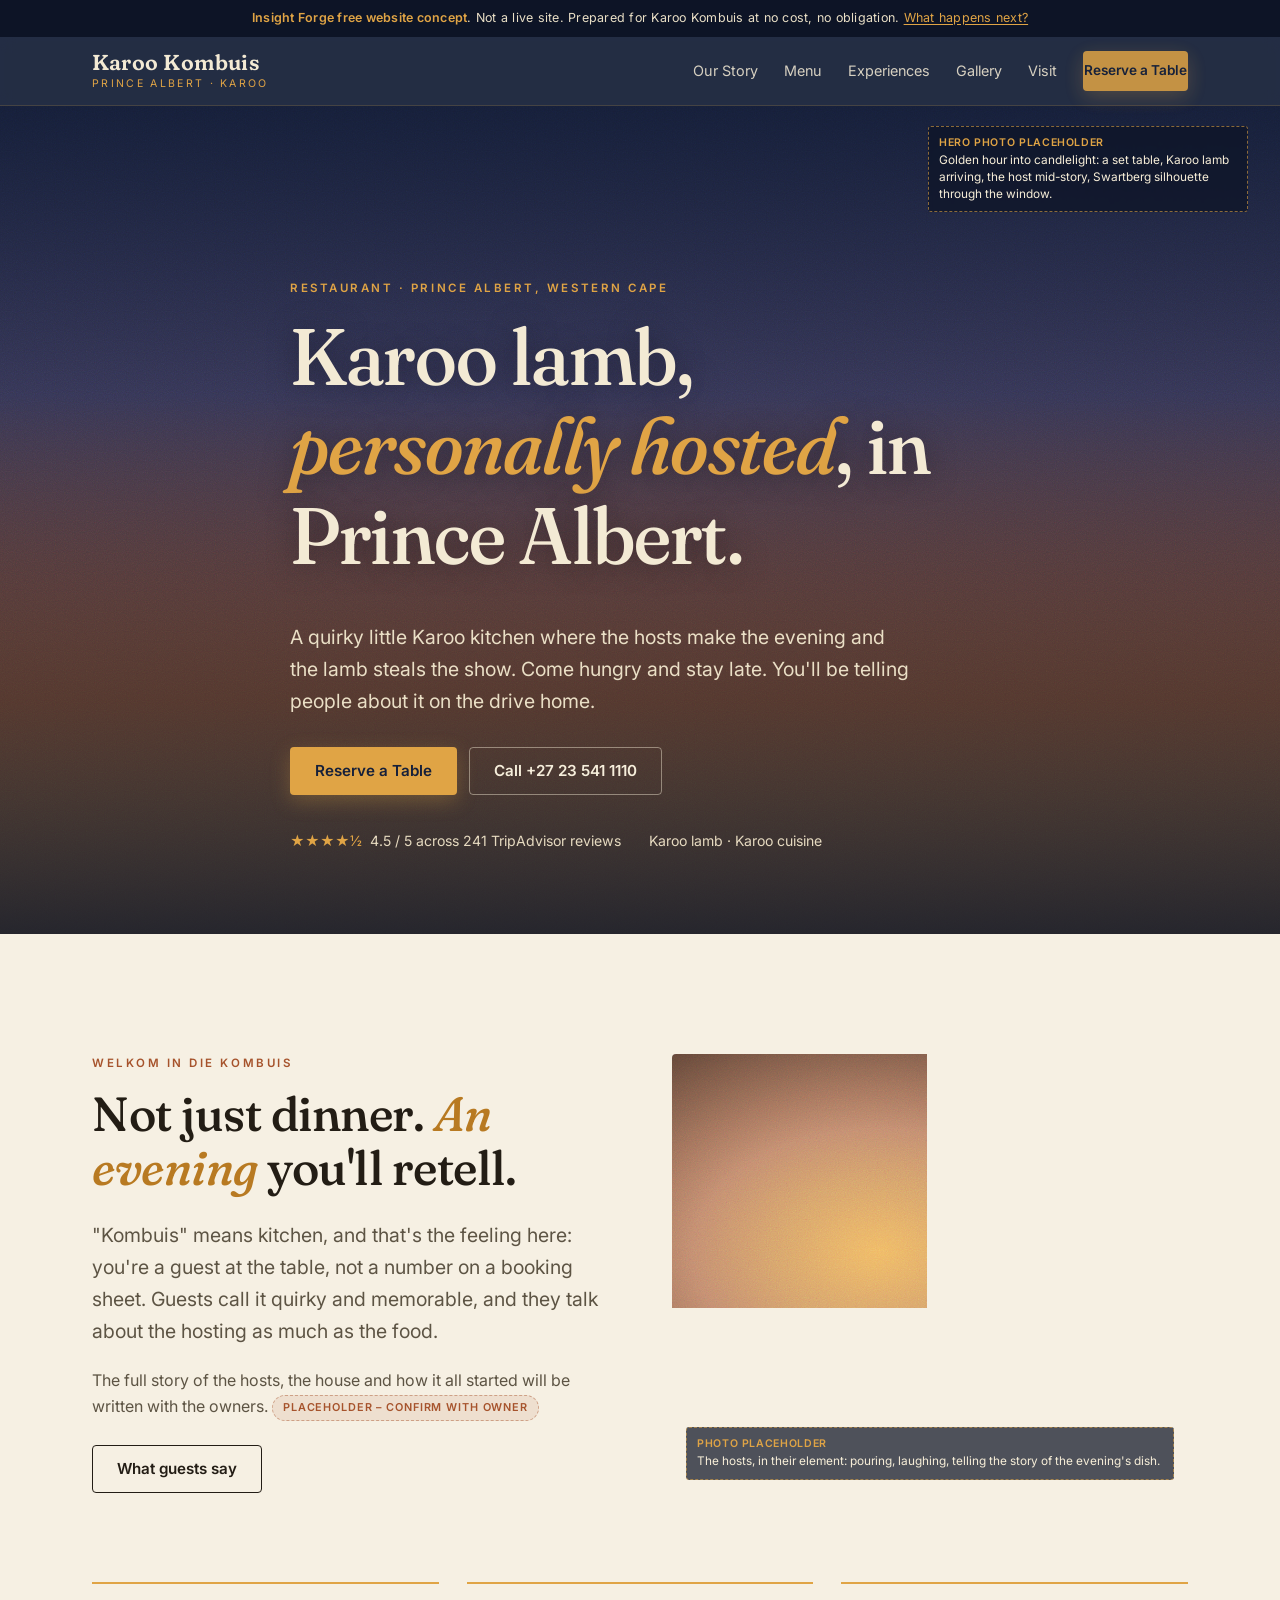
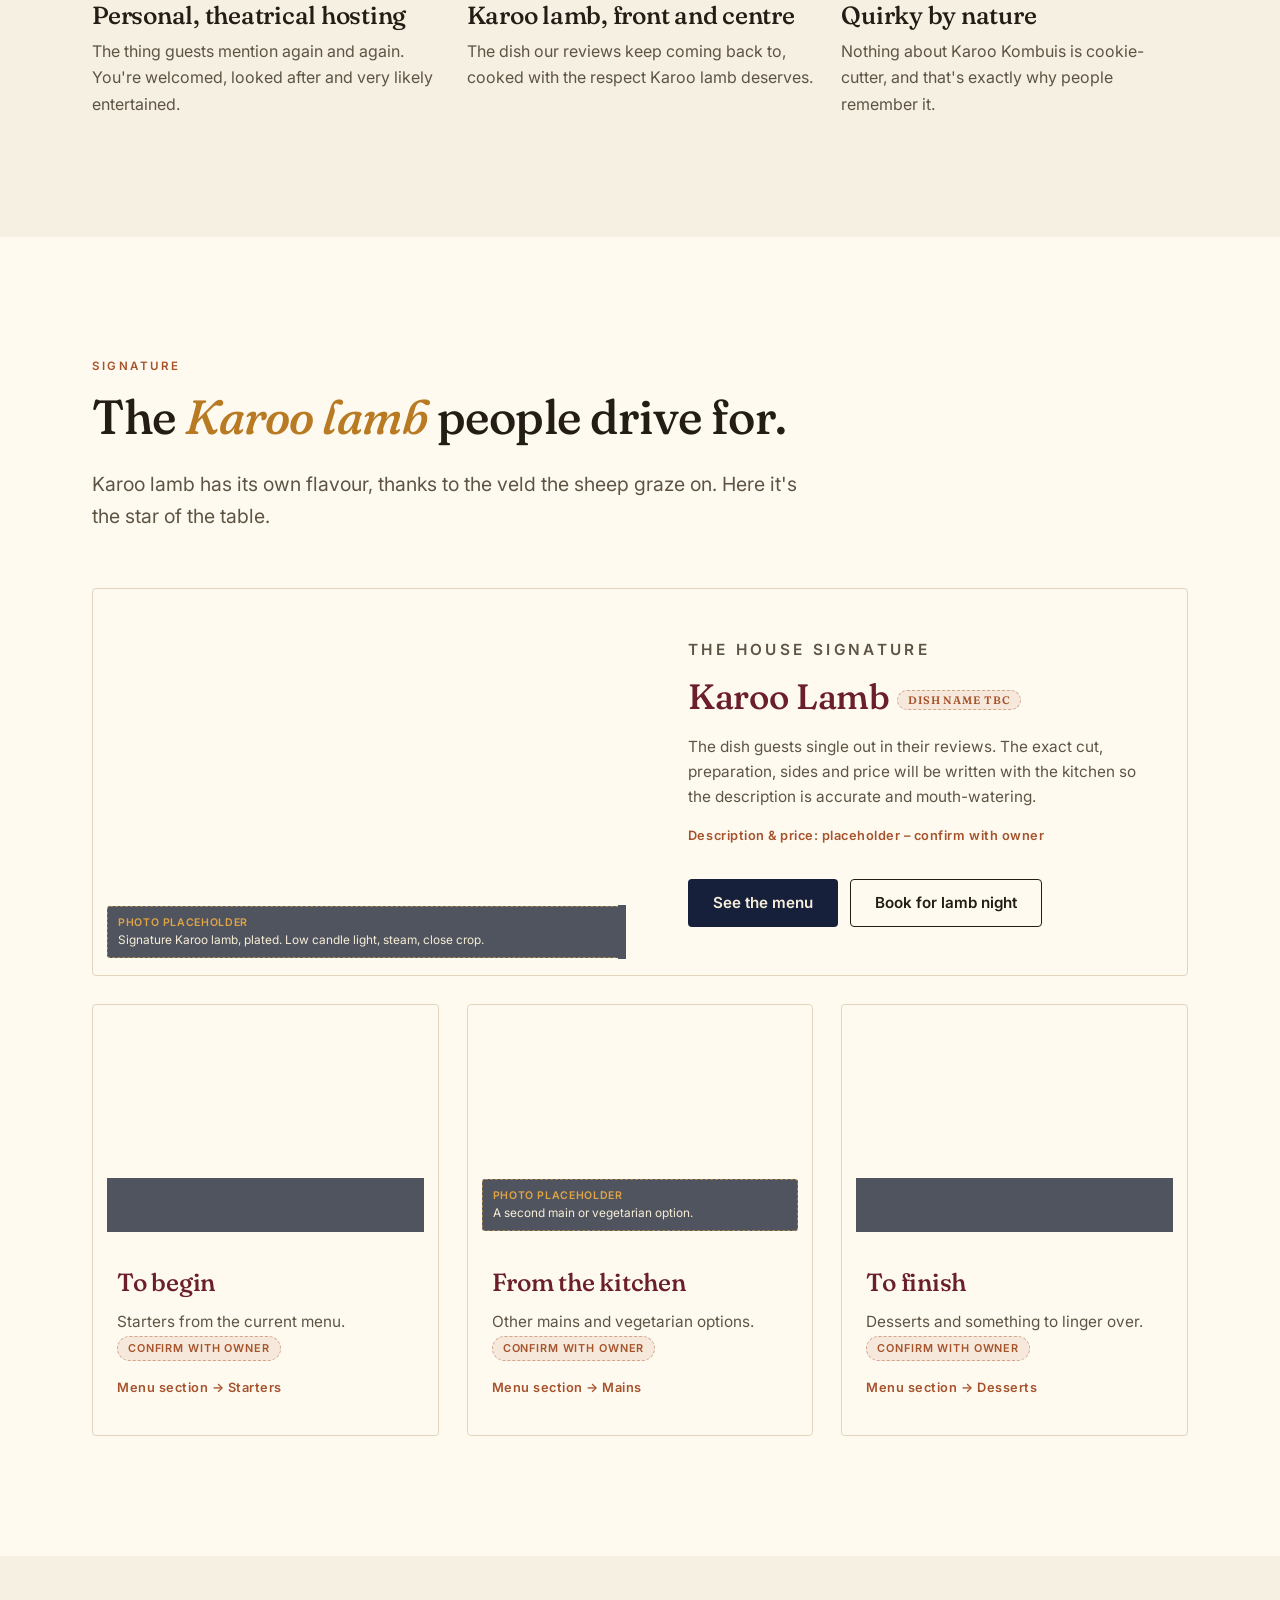
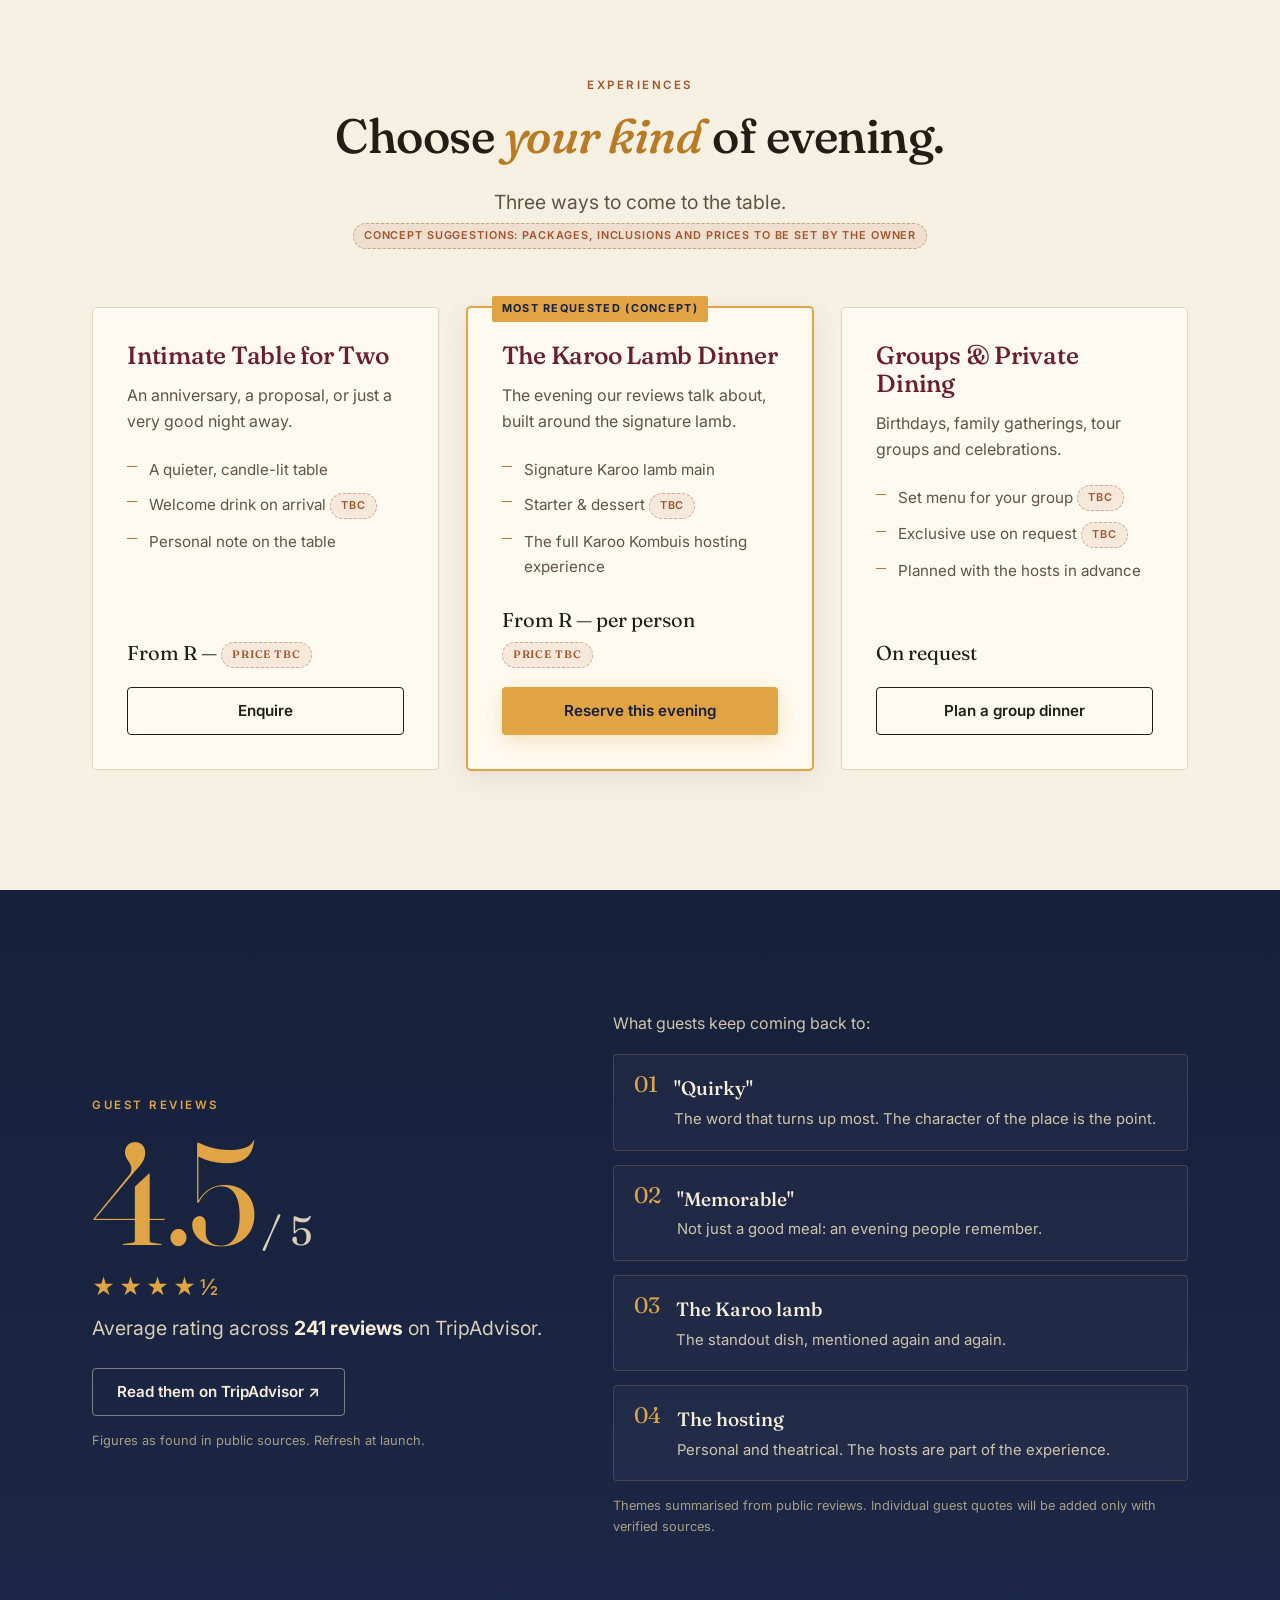
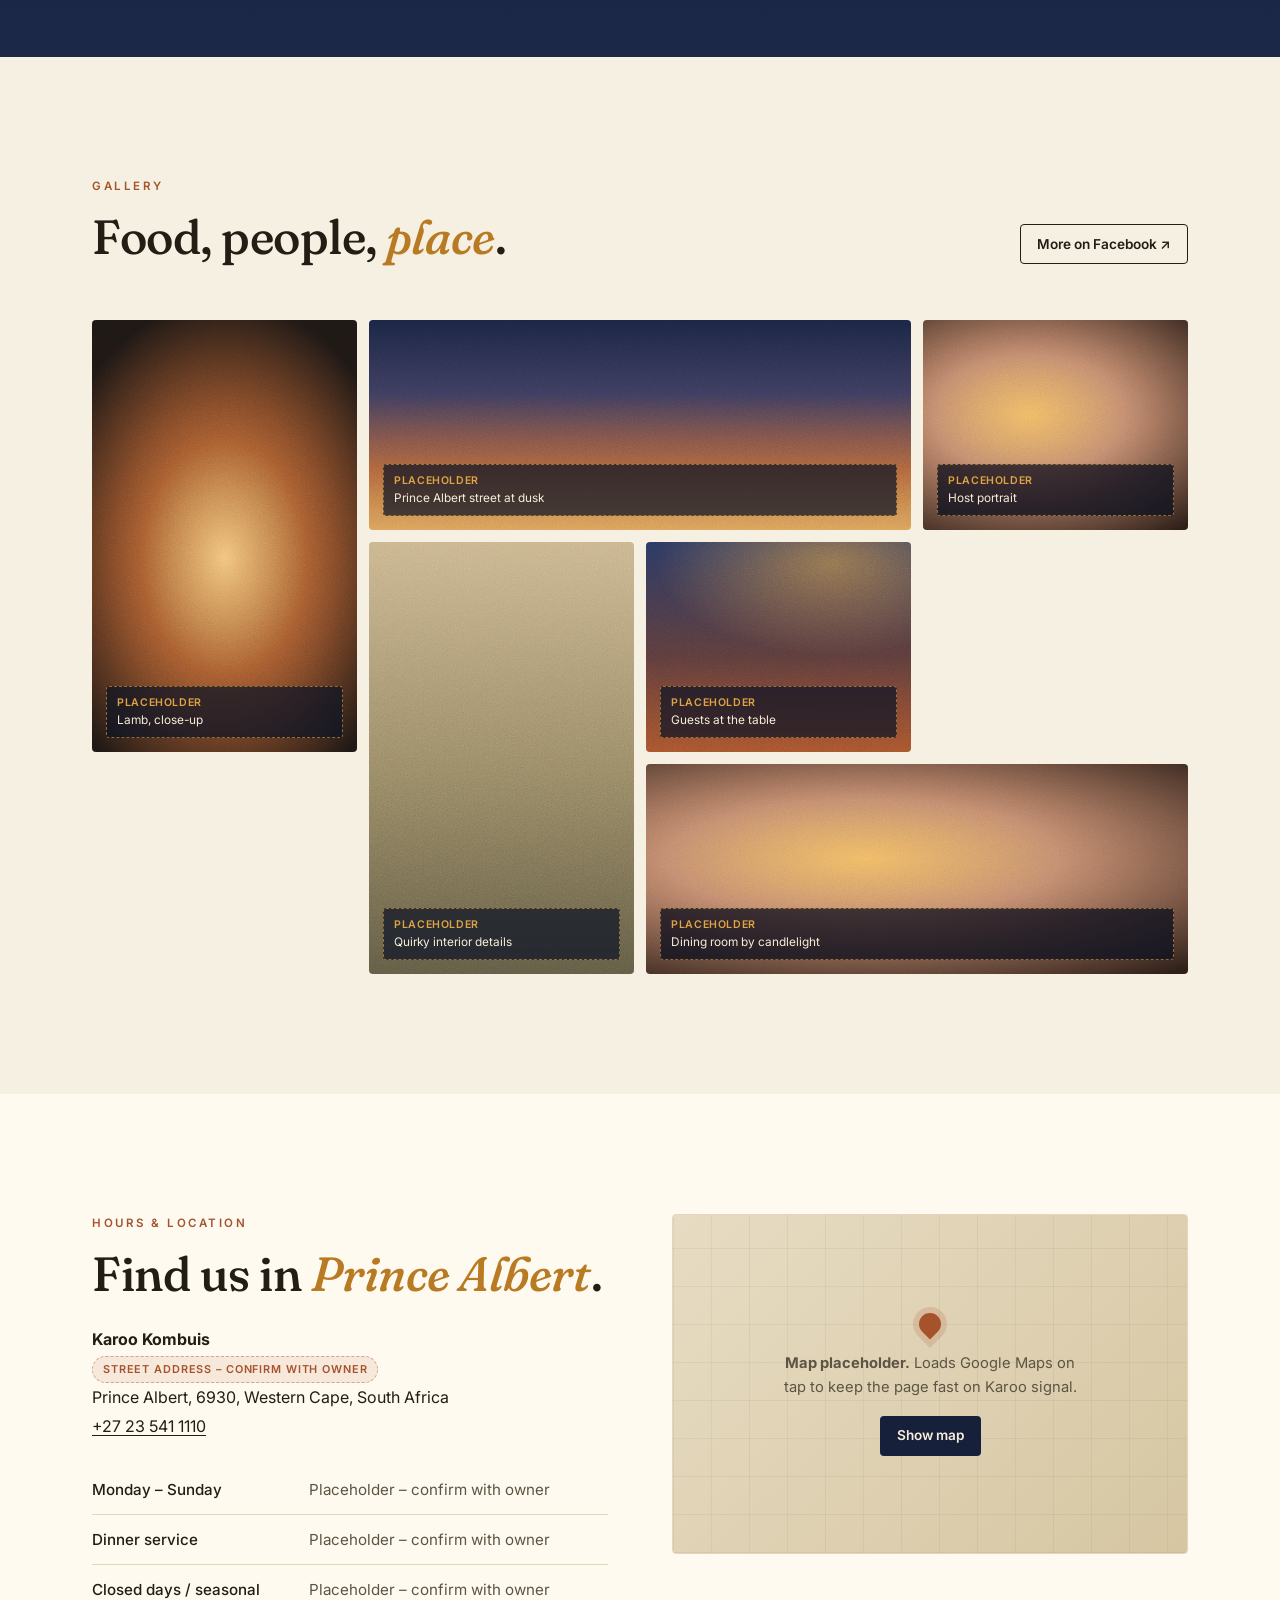
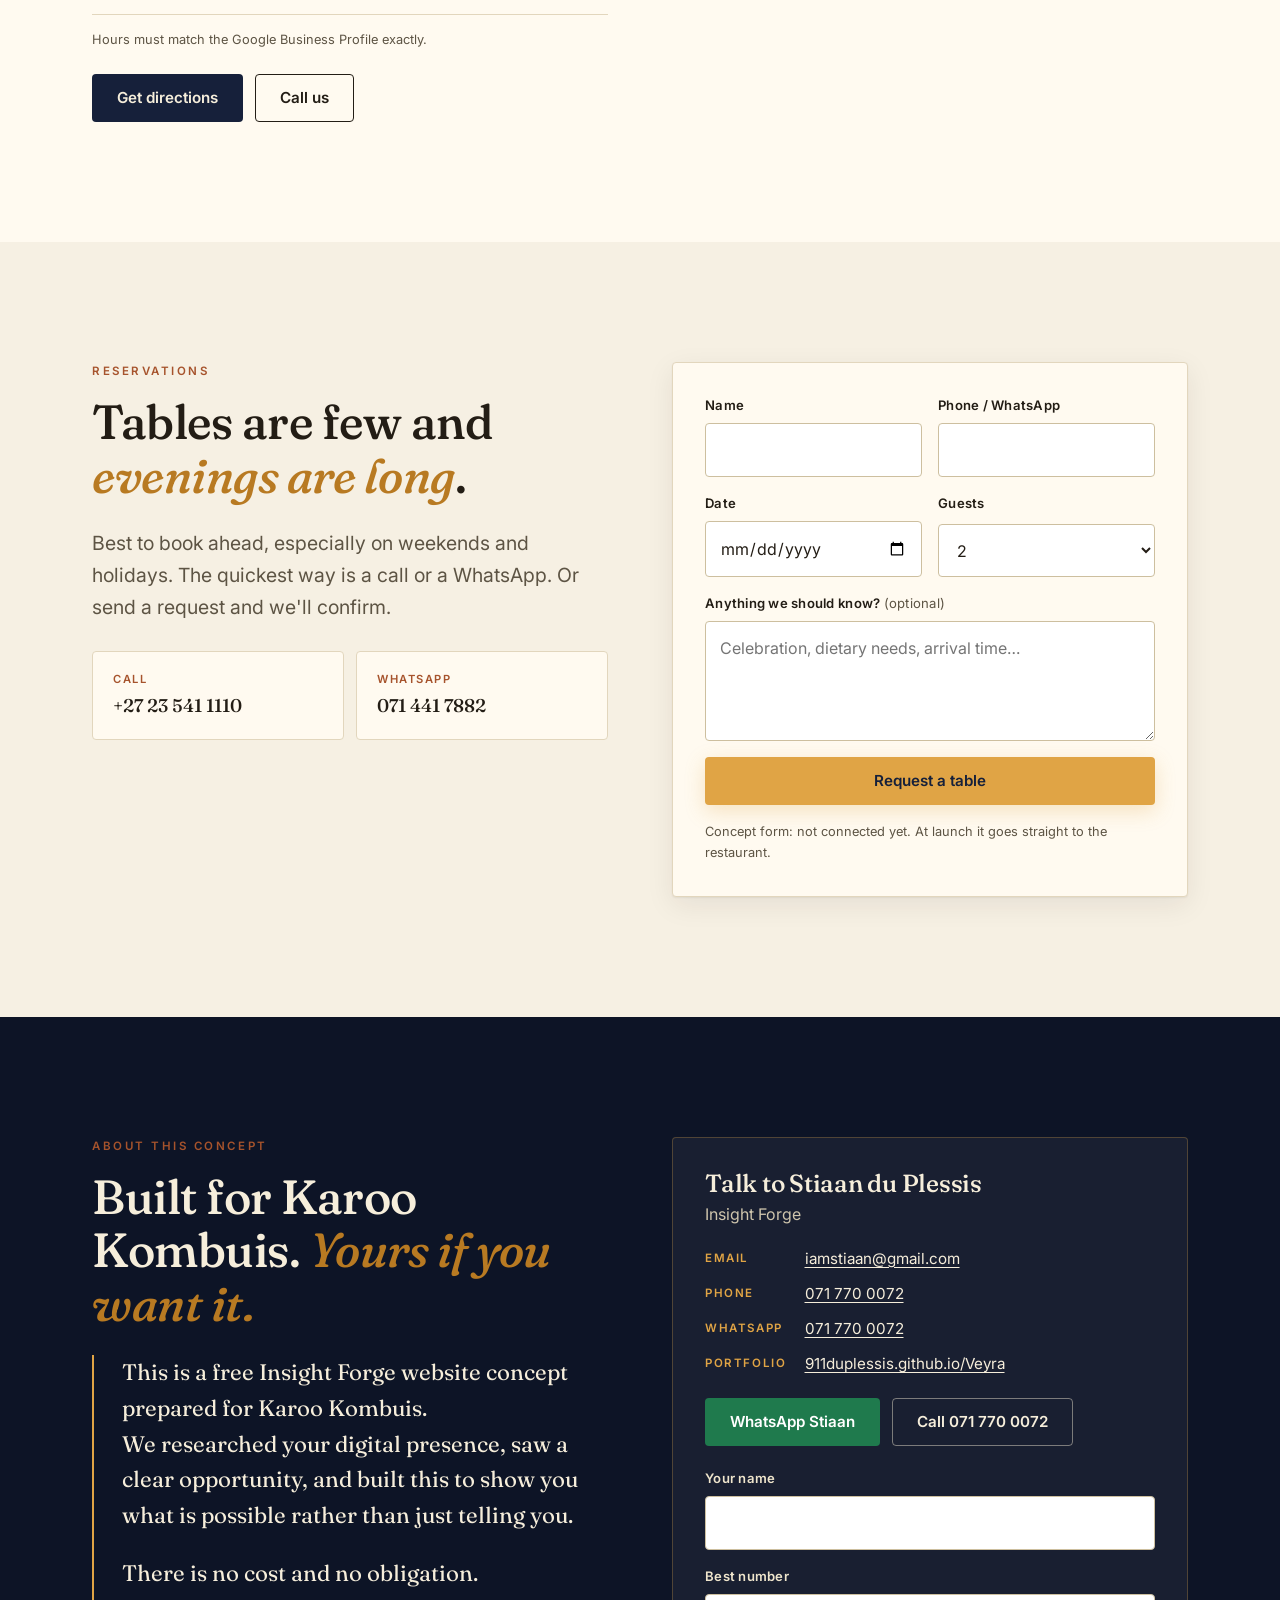
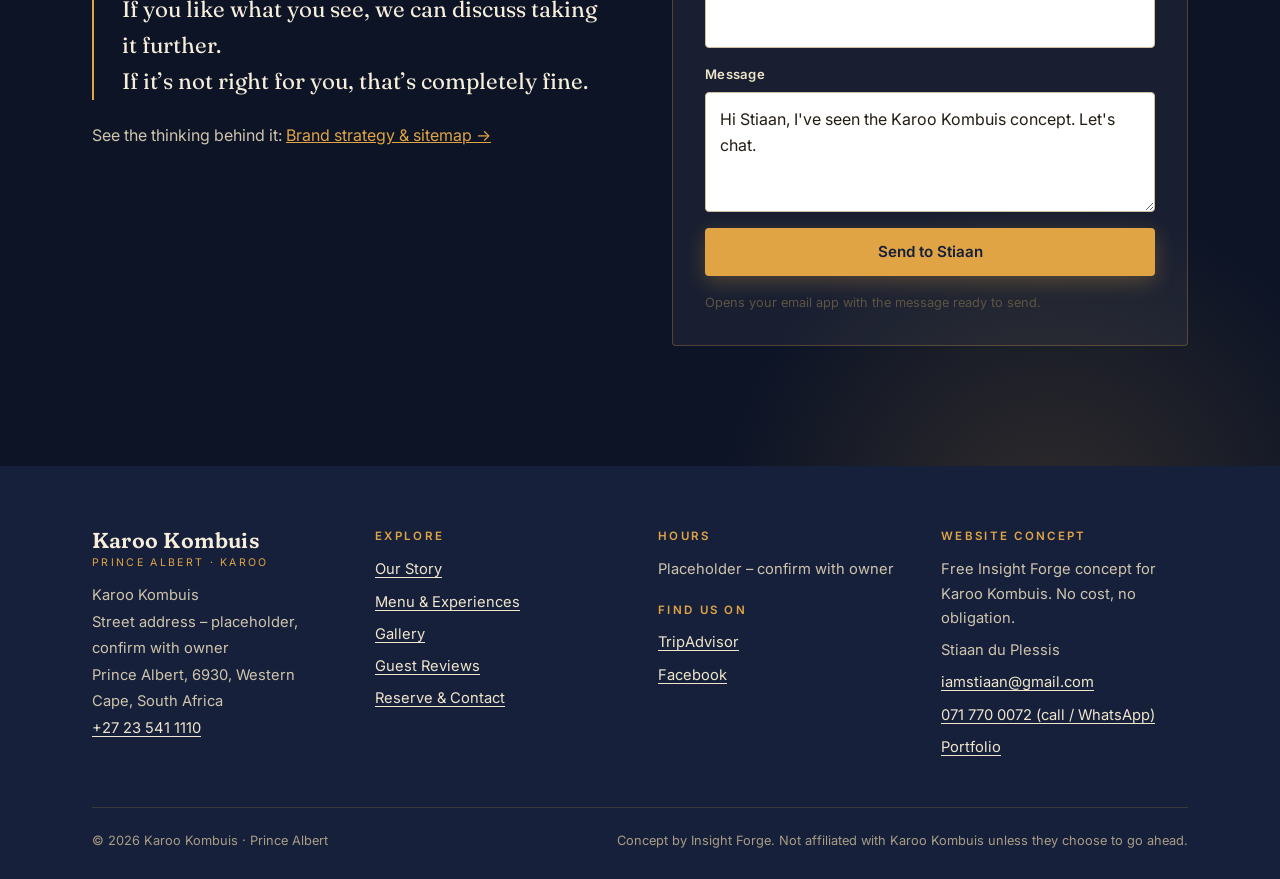
==== commit ff91fbca: "Fix link previews, add restaurant WhatsApp, drop internal score - Point canonical/OG/JSON-LD/sitemap" ====
--- a/index.html
+++ b/index.html
@@ -5,13 +5,16 @@
 <meta name="viewport" content="width=device-width,initial-scale=1,viewport-fit=cover">
 <title>Karoo Kombuis | Restaurant in Prince Albert, Karoo Lamb &amp; Karoo Cuisine</title>
 <meta name="description" content="Karoo Kombuis is a quirky, personally hosted restaurant in Prince Albert, Western Cape, loved for its Karoo lamb. Rated 4.5/5 across 241 TripAdvisor reviews. Reserve a table.">
-<link rel="canonical" href="https://www.example.co.za/"><!-- PLACEHOLDER: replace with final domain -->
+<link rel="canonical" href="https://911duplessis.github.io/Karoo-Kombuis-Website/"><!-- Swap to final domain at launch -->
 <meta property="og:type" content="restaurant">
 <meta property="og:site_name" content="Karoo Kombuis">
 <meta property="og:title" content="Karoo Kombuis | Karoo lamb, personally hosted, in Prince Albert">
 <meta property="og:description" content="A quirky, memorable Karoo kitchen in Prince Albert. 4.5★ across 241 TripAdvisor reviews. Reserve a table.">
-<meta property="og:url" content="https://www.example.co.za/">
-<meta property="og:image" content="https://www.example.co.za/assets/og-image.jpg"><!-- PLACEHOLDER: 1200×630 hero photo -->
+<meta property="og:url" content="https://911duplessis.github.io/Karoo-Kombuis-Website/">
+<meta property="og:image" content="https://911duplessis.github.io/Karoo-Kombuis-Website/assets/og-image.jpg"><!-- Concept card; replace with real hero photo at launch -->
+<meta property="og:image:width" content="1200">
+<meta property="og:image:height" content="630">
+<meta property="og:image:alt" content="Karoo Kombuis, personally hosted: Prince Albert, Karoo">
 <meta property="og:locale" content="en_ZA">
 <meta name="twitter:card" content="summary_large_image">
 <meta name="theme-color" content="#16203a">
@@ -27,13 +30,13 @@
   "@type": "Restaurant",
   "name": "Karoo Kombuis",
   "description": "Quirky, personally hosted restaurant in Prince Albert, Western Cape, known for Karoo lamb.",
-  "url": "https://www.example.co.za/",
+  "url": "https://911duplessis.github.io/Karoo-Kombuis-Website/",
   "telephone": "+27 23 541 1110",
   "servesCuisine": ["Karoo", "South African"],
   "priceRange": "PLACEHOLDER – confirm with owner",
   "acceptsReservations": true,
-  "menu": "https://www.example.co.za/menu.html",
-  "image": "https://www.example.co.za/assets/og-image.jpg",
+  "menu": "https://911duplessis.github.io/Karoo-Kombuis-Website/menu.html",
+  "image": "https://911duplessis.github.io/Karoo-Kombuis-Website/assets/og-image.jpg",
   "address": {
     "@type": "PostalAddress",
     "streetAddress": "PLACEHOLDER – confirm with owner",
@@ -276,10 +279,10 @@
         <div>
           <p class="eyebrow">Reservations</p>
           <h2 id="res-title">Tables are few and <em>evenings are long</em>.</h2>
-          <p class="lead">Best to book ahead, especially on weekends and holidays. The quickest way is a call. Or send a request and we'll confirm.</p>
+          <p class="lead">Best to book ahead, especially on weekends and holidays. The quickest way is a call or a WhatsApp. Or send a request and we'll confirm.</p>
           <div class="quick" style="margin-top:28px">
             <a href="tel:+27235411110"><small>Call</small><b>+27 23 541 1110</b></a>
-            <a href="contact.html#whatsapp"><small>WhatsApp</small><b>Number TBC</b></a>
+            <a href="https://wa.me/27714417882?text=Hi%2C%20I%27d%20like%20to%20book%20a%20table%20at%20Karoo%20Kombuis." target="_blank" rel="noopener"><small>WhatsApp</small><b>071 441 7882</b></a>
           </div>
         </div>
         <form class="form card lift" data-concept-booking novalidate>
@@ -377,8 +380,8 @@
 </footer>
 
 <div class="mobile-cta" aria-label="Quick actions">
-  <a class="btn btn-ghost" href="tel:+27235411110">Call</a>
-  <a class="btn btn-primary" href="contact.html">Reserve a Table</a>
+  <a class="btn btn-ghost" href="tel:+27235411110">Call</a><a class="btn btn-wa" href="https://wa.me/27714417882?text=Hi%2C%20I%27d%20like%20to%20book%20a%20table%20at%20Karoo%20Kombuis." target="_blank" rel="noopener">WhatsApp</a>
+  <a class="btn btn-primary" href="contact.html">Reserve</a>
 </div>
 <script src="assets/site.js" defer></script>
 </body>
--- a/assets/site.css
+++ b/assets/site.css
@@ -253,7 +253,8 @@
 
 /* ---------- Sticky mobile CTA ---------- */
 .mobile-cta{position:fixed;left:0;right:0;bottom:0;z-index:60;display:none;gap:8px;padding:10px 12px calc(10px + env(safe-area-inset-bottom,0px));background:rgba(13,20,38,.96);border-top:1px solid rgba(224,164,69,.3)}
-.mobile-cta .btn{flex:1;padding:12px 10px;font-size:.88rem}
+.mobile-cta .btn{flex:1;padding:12px 8px;font-size:.88rem;white-space:nowrap}
+@media (max-width:360px){.mobile-cta .btn{font-size:.8rem;padding:12px 4px}}
 @media (max-width:760px){.mobile-cta{display:flex}body.has-mobile-cta{padding-bottom:76px}}
 
 /* ---------- Strategy doc specifics ---------- */
